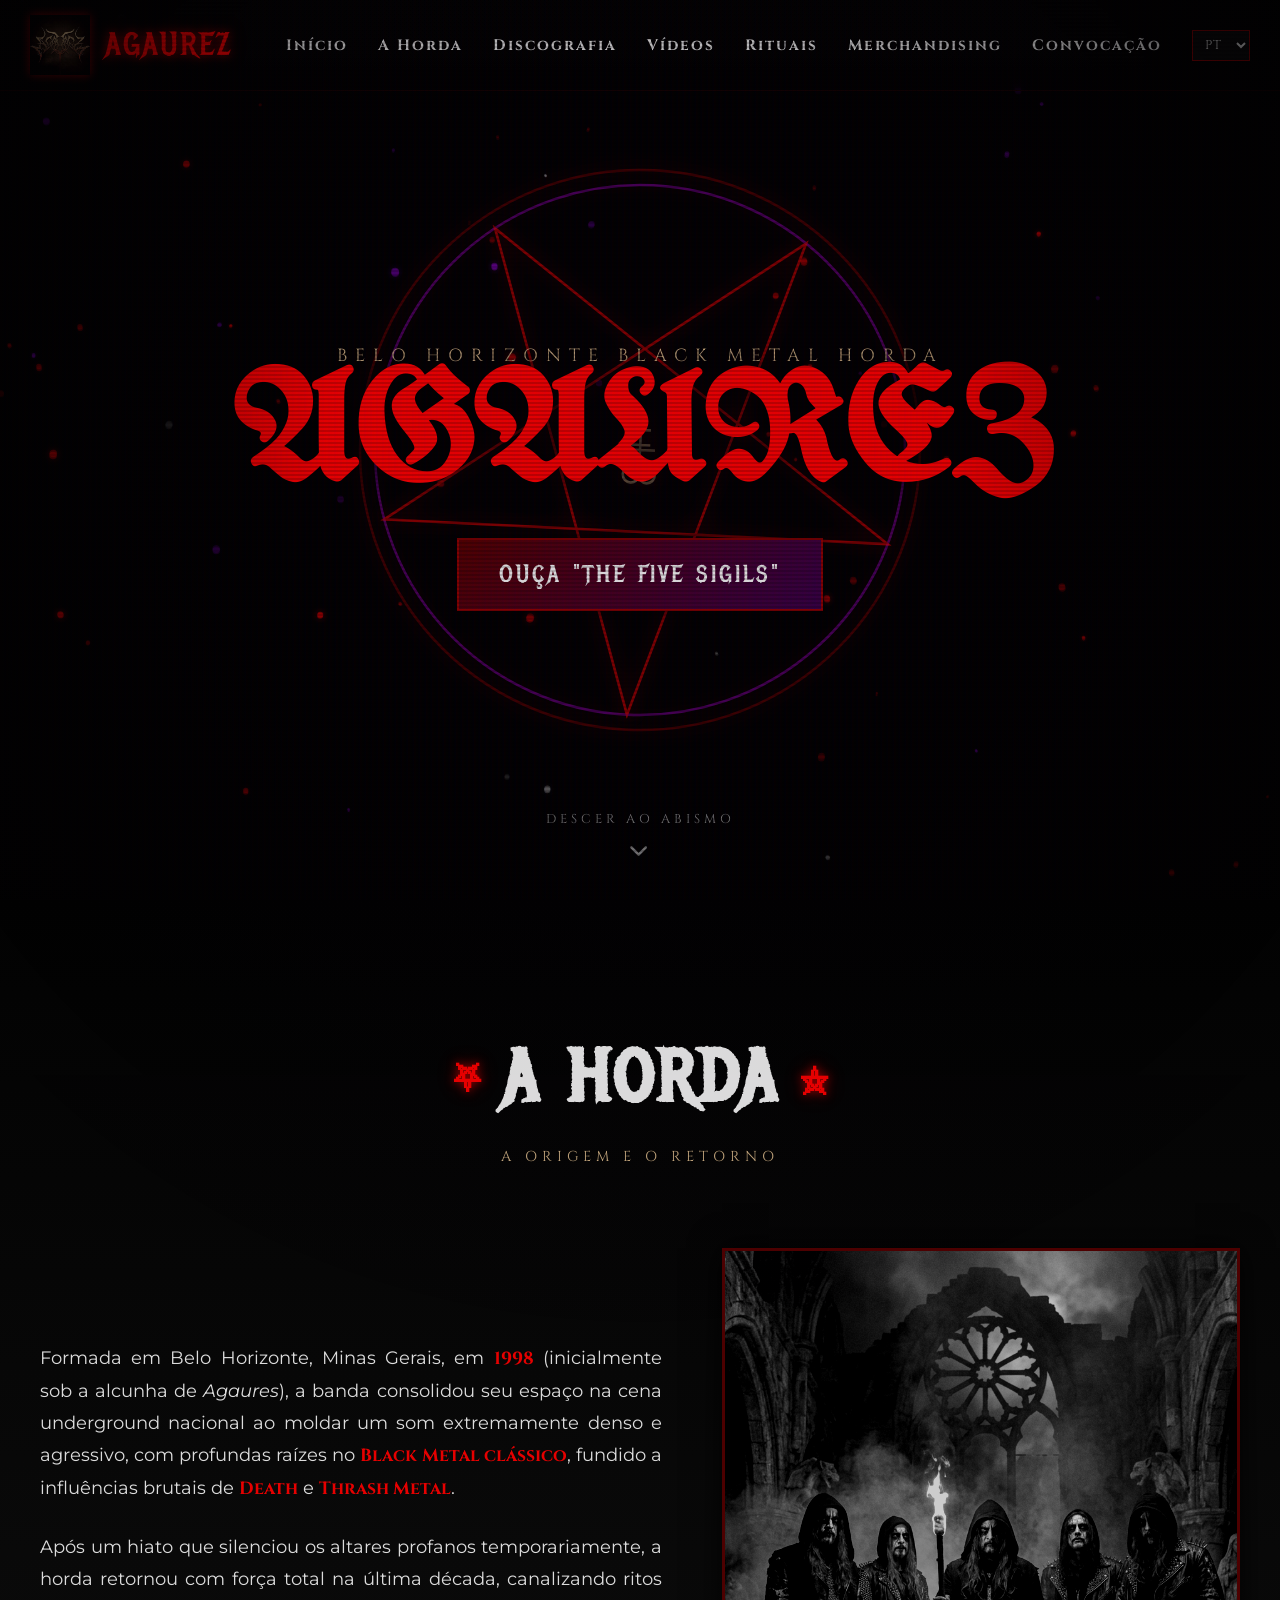
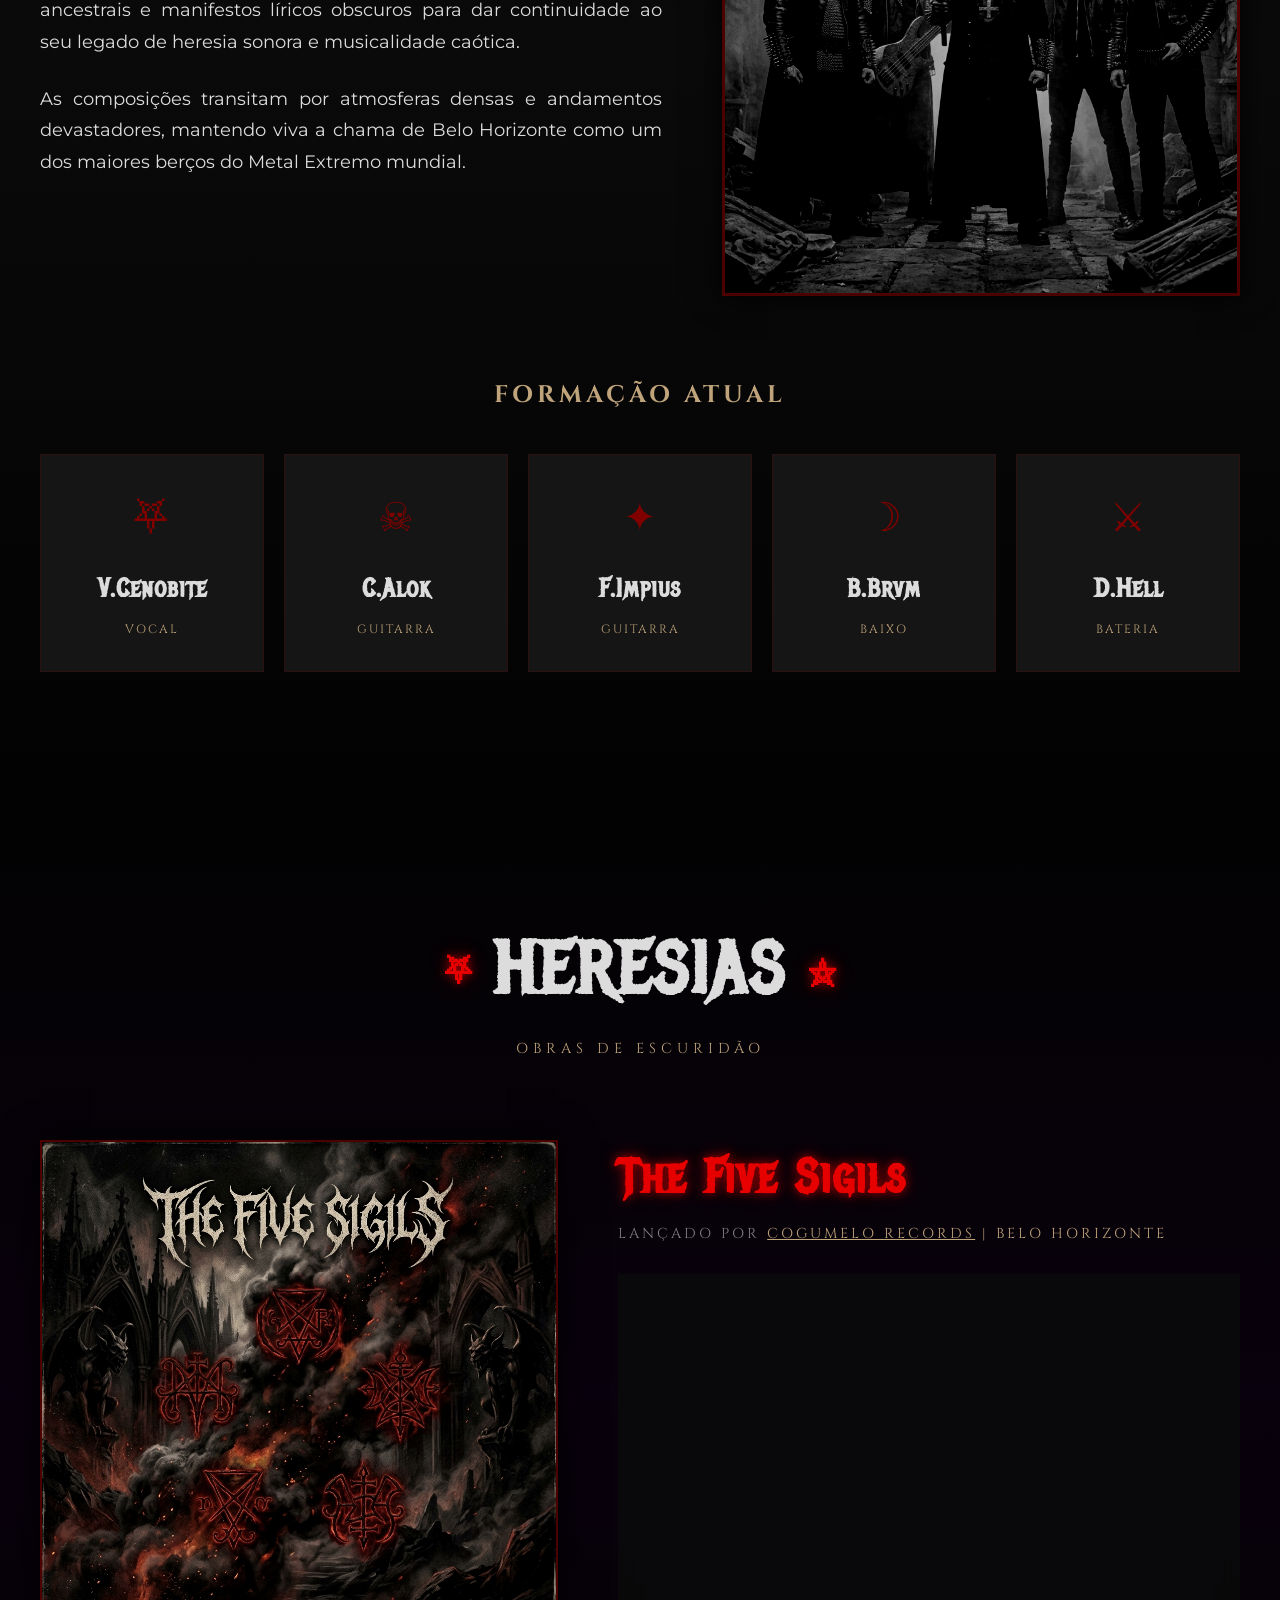
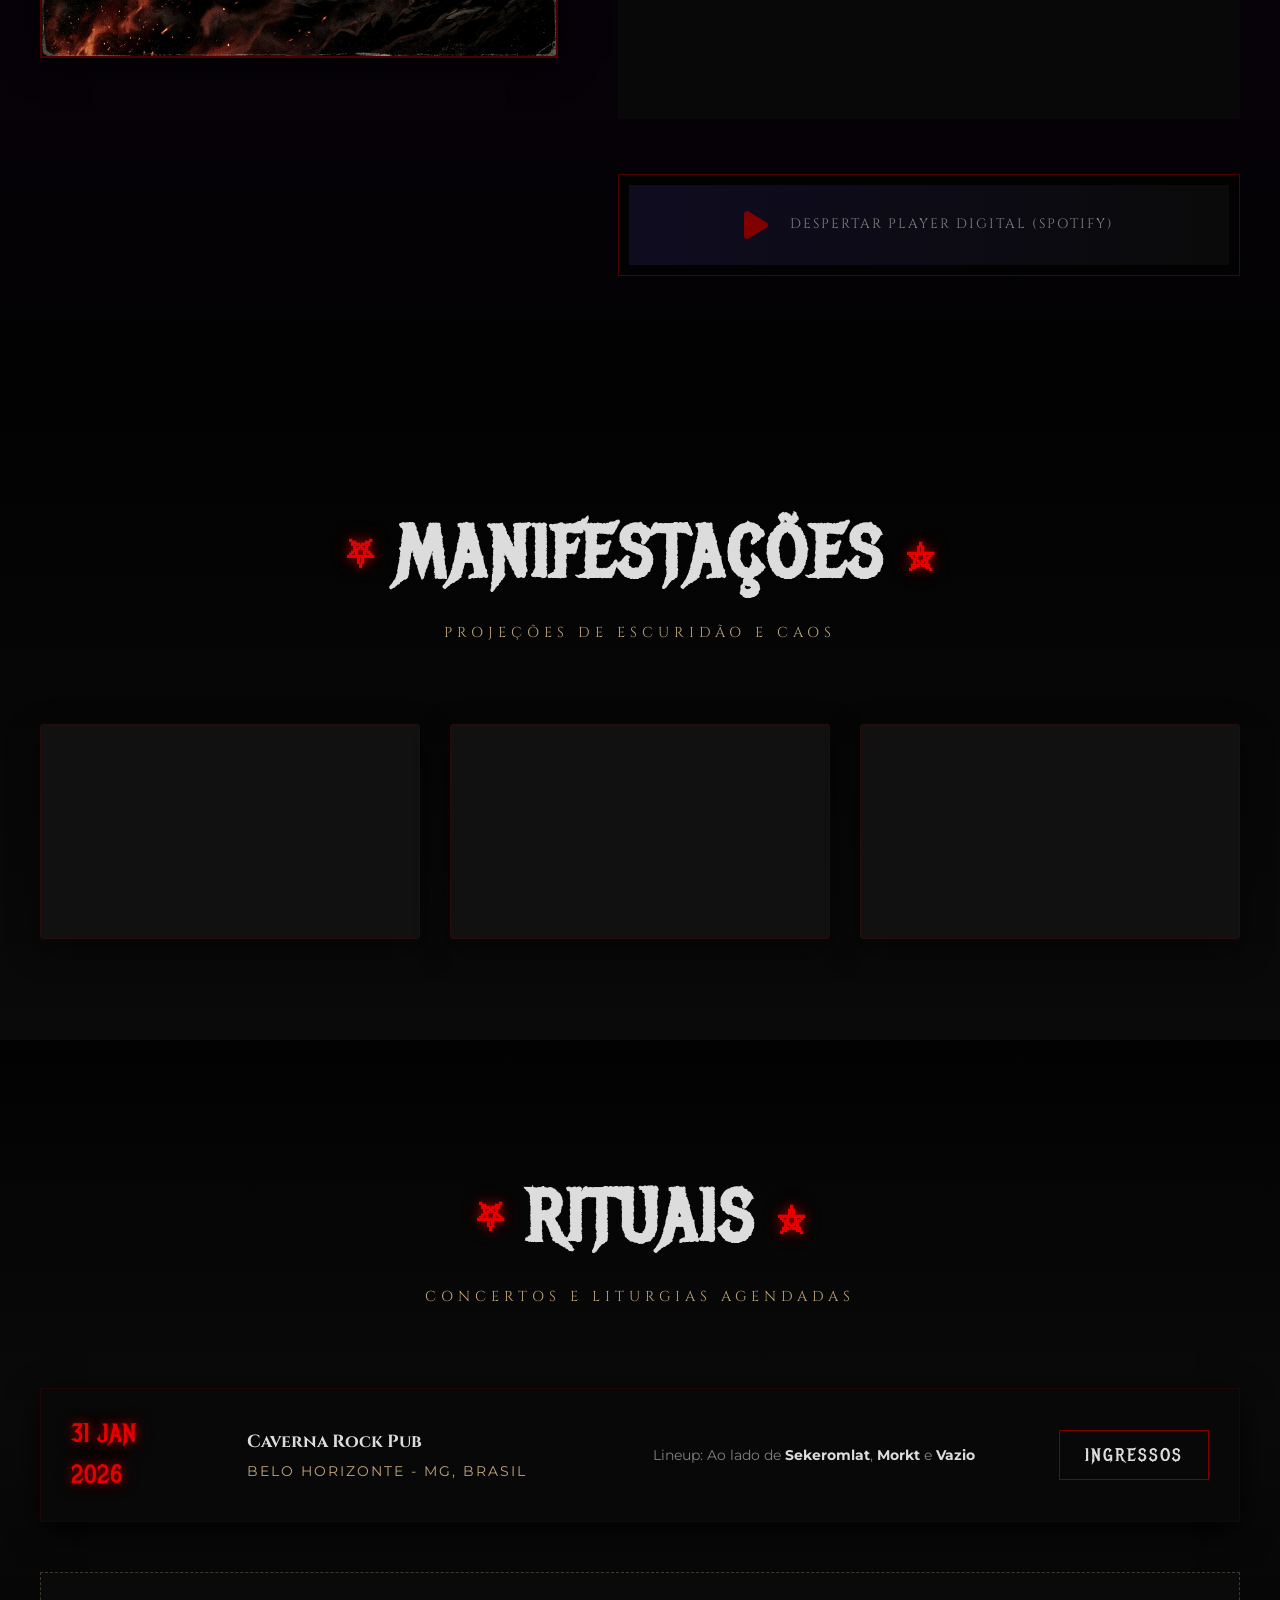
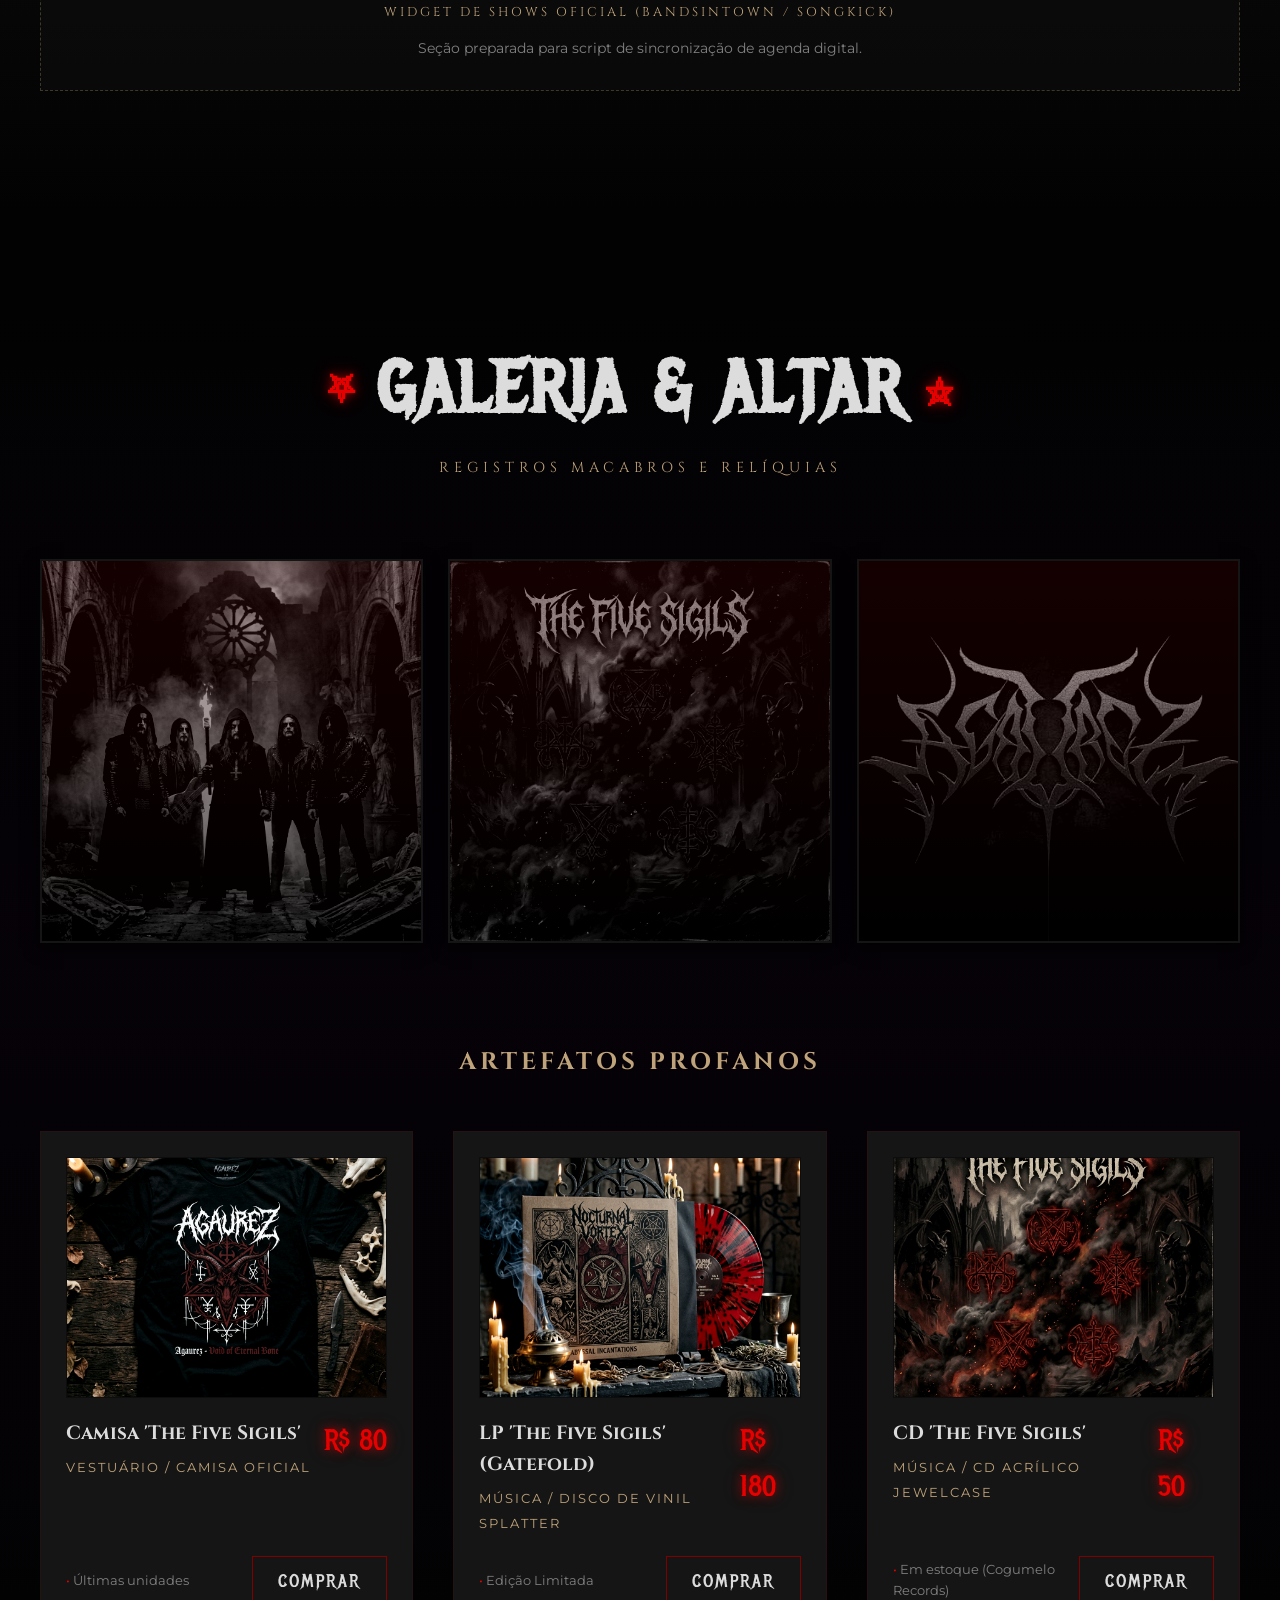
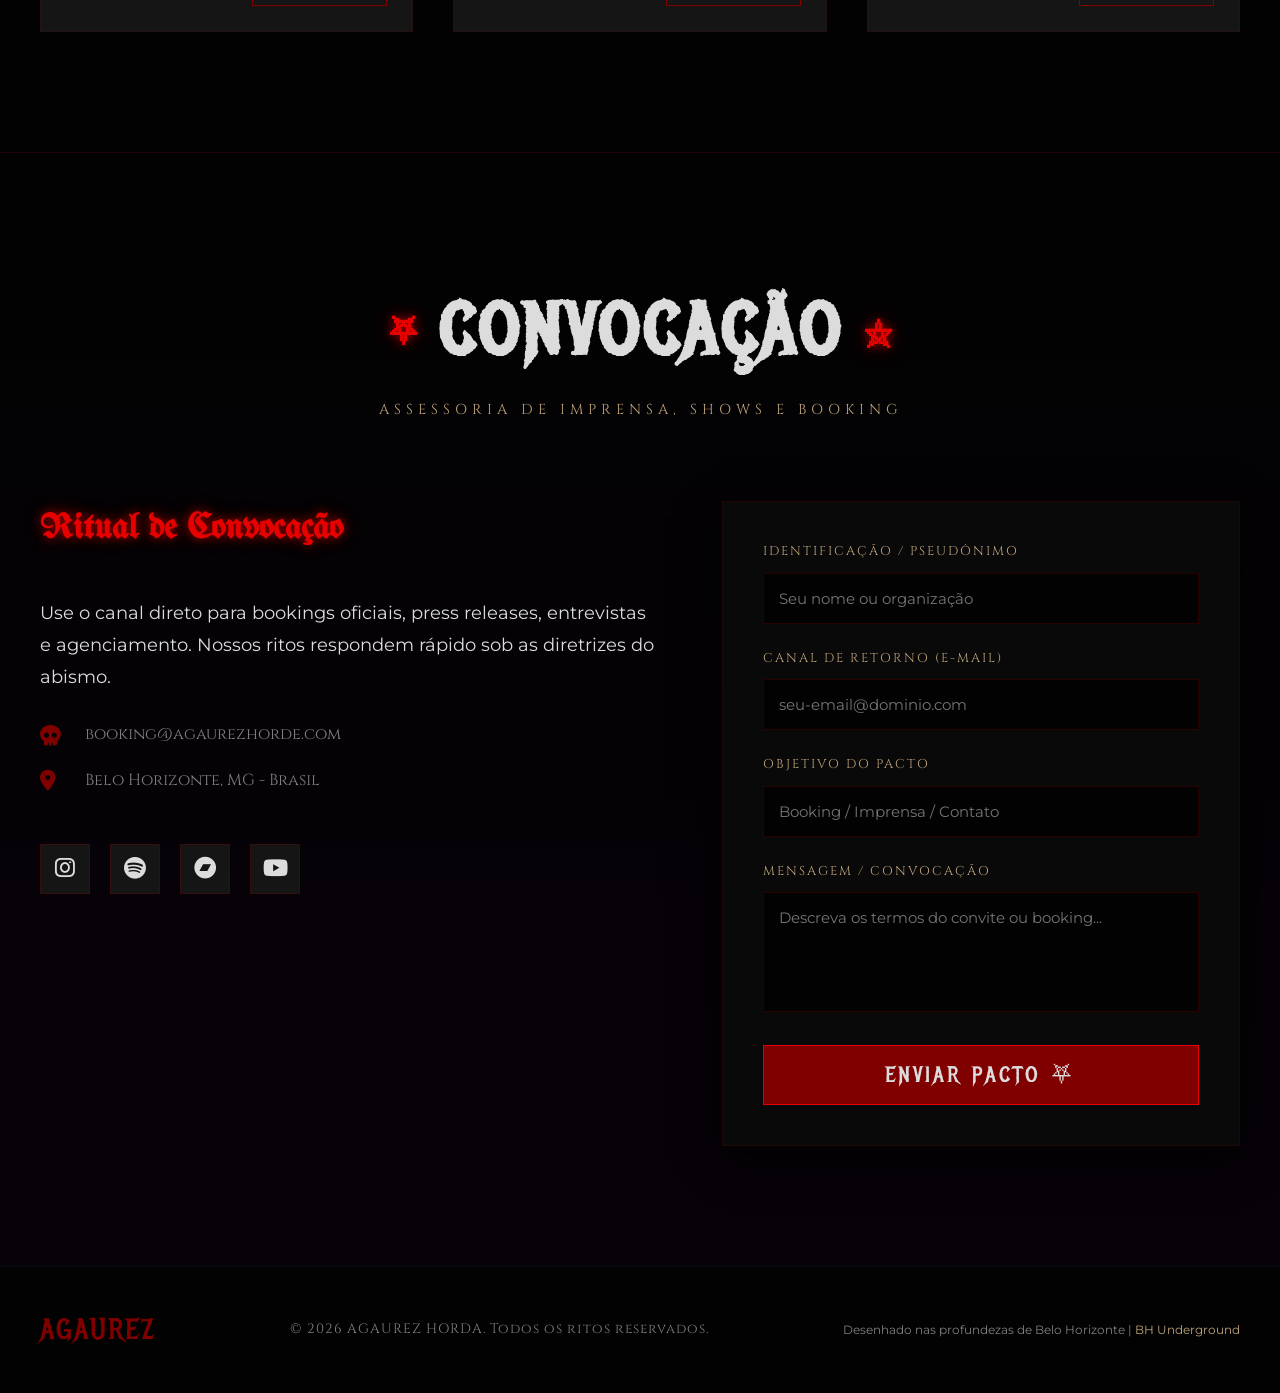
==== index.html @ 386728af "initial commit" ====
<!DOCTYPE html>
<html lang="pt-BR">
<head>
    <meta charset="UTF-8">
    <meta name="viewport" content="width=device-width, initial-scale=1.0">
    <meta name="description" content="Site Oficial da horda de Black Metal Agaurez de Belo Horizonte - MG. Ouça o álbum 'The Five Sigils', confira rituais (shows), galeria e merchandising.">
    <title>AGAUREZ | Website Oficial | Black Metal</title>
    
    <!-- FontAwesome for Occult & Gothic Icons -->
    <link rel="stylesheet" href="https://cdnjs.cloudflare.com/ajax/libs/font-awesome/6.4.0/css/all.min.css">
    
    <!-- Main Style Sheet -->
    <link rel="stylesheet" href="style.css">
</head>
<body>

    <!-- Ambient VHS Scanlines & Noise Overlay for Extreme Dark Aesthetic -->
    <div class="ambient-overlay"></div>

    <!-- Navigation Header -->
    <header>
        <div class="nav-container">
            <a href="#hero" class="nav-logo" id="logo-link">
                <!-- INSERIR_LOGO_VETORIAL_OU_GIF_AQUI -->
                <img src="assets/arz%20logo%20fs%20images.jpg" alt="Agaurez Logo" id="header-logo-img">
                <span>AGAUREZ</span>
            </a>
            
            <div class="nav-right">
                <ul class="nav-menu">
                    <li><a href="#hero" data-i18n="nav-home">Início</a></li>
                    <li><a href="#about" data-i18n="nav-about">A Horda</a></li>
                    <li><a href="#music" data-i18n="nav-music">Discografia</a></li>
                    <li><a href="#videos" data-i18n="nav-videos">Vídeos</a></li>
                    <li><a href="#tour" data-i18n="nav-tour">Rituais</a></li>
                    <li><a href="#gallery-merch" data-i18n="nav-merch">Merchandising</a></li>
                    <li><a href="#contact" data-i18n="nav-contact">Convocação</a></li>
                </ul>
                
                <!-- Language Selector Dropdown -->
                <div class="lang-selector-container">
                    <select id="lang-select" class="lang-select" aria-label="Language Selector">
                        <option value="pt">PT</option>
                        <option value="en">EN</option>
                        <option value="fr">FR</option>
                        <option value="de">DE</option>
                        <option value="ja">JA</option>
                        <option value="es">ES</option>
                        <option value="it">IT</option>
                        <option value="zh">ZH</option>
                    </select>
                </div>
            </div>
            
            <button class="mobile-toggle" id="mobile-toggle" aria-label="Abrir Menu">
                <i class="fas fa-bars"></i>
            </button>
        </div>
    </header>

    <!-- SECTION 1: HERO SECTION -->
    <section id="hero">
        <!-- Occult rotating canvas & particle generator (JavaScript animated) -->
        <canvas id="canvas-background"></canvas>
        
        <div class="hero-content">
            <span class="hero-sub" data-i18n="hero-subtitle">Belo Horizonte Black Metal Horda</span>
            <!-- Gothic typography title -->
            <h1 class="hero-title">AGAUREZ</h1>
            
            <!-- Call to action button with hover glow & scaling -->
            <a href="#music" class="btn-cta" data-i18n="hero-cta">Ouça "The Five Sigils"</a>
        </div>
        
        <a href="#about" class="scroll-indicator">
            <span data-i18n="hero-scroll">Descer ao Abismo</span>
            <i class="fas fa-chevron-down"></i>
        </a>
    </section>

    <!-- SECTION 2: ABOUT / BIO SECTION -->
    <section id="about" class="fade-in-up">
        <div class="container">
            <div class="section-header">
                <h2 class="section-title" data-i18n="about-title">A Horda</h2>
                <p class="section-subtitle" data-i18n="about-subtitle">A Origem e o Retorno</p>
            </div>
            
            <div class="about-content">
                <div class="about-text">
                    <p data-i18n="about-p1">Formada em Belo Horizonte, Minas Gerais, em <strong>1998</strong> (inicialmente sob a alcunha de <em>Agaures</em>), a banda consolidou seu espaço na cena underground nacional ao moldar um som extremamente denso e agressivo, com profundas raízes no <strong>Black Metal clássico</strong>, fundido a influências brutais de <strong>Death</strong> e <strong>Thrash Metal</strong>.</p>
                    
                    <p data-i18n="about-p2">Após um hiato que silenciou os altares profanos temporariamente, a horda retornou com força total na última década, canalizando ritos ancestrais e manifestos líricos obscuros para dar continuidade ao seu legado de heresia sonora e musicalidade caótica.</p>
                    
                    <p data-i18n="about-p3">As composições transitam por atmosferas densas e andamentos devastadores, mantendo viva a chama de Belo Horizonte como um dos maiores berços do Metal Extremo mundial.</p>
                </div>
                
                <!-- Band Photo Container -->
                <div class="about-image-wrapper">
                    <!-- INSERIR_GIF_OU_FOTO_ESTILIZADA_DA_BANDA_AQUI -->
                    <img src="assets/band_members.png" alt="Agaurez Band Members" class="about-image">
                </div>
            </div>

            <!-- Current Lineup -->
            <div class="members-container">
                <h3 class="members-title" data-i18n="about-lineup">Formação Atual</h3>
                <div class="members-grid">
                    
                    <!-- Member 1 -->
                    <div class="member-card">
                        <div class="member-sigil">⛧</div>
                        <h4 class="member-name">V.Cenobite</h4>
                        <span class="member-role" data-i18n="role-vocals">Vocal</span>
                    </div>

                    <!-- Member 2 -->
                    <div class="member-card">
                        <div class="member-sigil">☠</div>
                        <h4 class="member-name">C.Alok</h4>
                        <span class="member-role" data-i18n="role-guitar">Guitarra</span>
                    </div>

                    <!-- Member 3 -->
                    <div class="member-card">
                        <div class="member-sigil">✦</div>
                        <h4 class="member-name">F.Impius</h4>
                        <span class="member-role" data-i18n="role-guitar">Guitarra</span>
                    </div>

                    <!-- Member 4 -->
                    <div class="member-card">
                        <div class="member-sigil">☽</div>
                        <h4 class="member-name">B.Brvm</h4>
                        <span class="member-role" data-i18n="role-bass">Baixo</span>
                    </div>

                    <!-- Member 5 -->
                    <div class="member-card">
                        <div class="member-sigil">⚔</div>
                        <h4 class="member-name">D.Hell</h4>
                        <span class="member-role" data-i18n="role-drums">Bateria</span>
                    </div>

                </div>
            </div>
        </div>
    </section>

    <!-- SECTION 3: MUSIC / DISCOGRAPHY SECTION -->
    <section id="music" class="fade-in-up">
        <div class="container">
            <div class="section-header">
                <h2 class="section-title" data-i18n="music-title">Heresias</h2>
                <p class="section-subtitle" data-i18n="music-subtitle">Obras de Escuridão</p>
            </div>
            
            <div class="album-featured">
                <!-- Album Art Image -->
                <div class="album-art-wrapper">
                    <!-- INSERIR_IMAGEM_DE_CAPA_DE_ALBUM_AQUI -->
                    <img src="assets/album_five_sigils.png" alt="Álbum The Five Sigils - Cover Art" class="album-art">
                </div>
                
                <div class="album-details">
                    <div class="album-title-group">
                        <h3>The Five Sigils</h3>
                        <div class="album-meta"><span data-i18n="music-released">Lançado por </span><span><a href="https://www.cogumelorecords.com/product-page/agaurez-cd-five-sigils" target="_blank" rel="noopener noreferrer" style="color: var(--color-gold-decay); text-decoration: underline;">Cogumelo Records</a></span> | Belo Horizonte</div>
                    </div>
                    
                    <!-- Tracklist Grid -->
                    <div class="tracklist-container">
                        <ul class="tracklist">
                            <li class="track-item">
                                <div class="track-info">
                                    <span class="track-num">I</span>
                                    <span class="track-name">Intro (The Awakening)</span>
                                </div>
                                <span class="track-duration">01:45</span>
                            </li>
                            <li class="track-item">
                                <div class="track-info">
                                    <span class="track-num">II</span>
                                    <span class="track-name">The Will To Power</span>
                                </div>
                                <span class="track-duration">04:12</span>
                            </li>
                            <li class="track-item">
                                <div class="track-info">
                                    <span class="track-num">III</span>
                                    <span class="track-name">A Diabolical Manifesto</span>
                                </div>
                                <span class="track-duration">05:30</span>
                            </li>
                            <li class="track-item">
                                <div class="track-info">
                                    <span class="track-num">IV</span>
                                    <span class="track-name">Carcosa</span>
                                </div>
                                <span class="track-duration">04:48</span>
                            </li>
                            <li class="track-item">
                                <div class="track-info">
                                    <span class="track-num">V</span>
                                    <span class="track-name">Serpents</span>
                                </div>
                                <span class="track-duration">06:02</span>
                            </li>
                            <li class="track-item">
                                <div class="track-info">
                                    <span class="track-num">VI</span>
                                    <span class="track-name">Spiteful Catharsis</span>
                                </div>
                                <span class="track-duration">05:15</span>
                            </li>
                            <li class="track-item">
                                <div class="track-info">
                                    <span class="track-num">VII</span>
                                    <span class="track-name">Outro (Misanthropic Moonlight)</span>
                                </div>
                                <span class="track-duration">02:10</span>
                            </li>
                        </ul>
                    </div>
                    
                    <!-- Dynamic Embed Container for Spotify/SoundCloud (Ready for production keys) -->
                    <div id="spotify-player-container" class="player-container">
                        <!-- Clickable placeholder that mounts the Spotify iframe via script.js -->
                        <div id="player-placeholder" class="player-placeholder">
                            <i class="fas fa-play"></i>
                            <span data-i18n="music-player">DESPERTAR PLAYER DIGITAL (SPOTIFY)</span>
                        </div>
                    </div>
                </div>
            </div>
        </div>
    </section>

    <!-- SECTION 3.5: AUDIOVISUAL VIDEOS SECTION -->
    <section id="videos" class="fade-in-up">
        <div class="container">
            <div class="section-header">
                <h2 class="section-title" data-i18n="videos-title">Manifestações</h2>
                <p class="section-subtitle" data-i18n="videos-subtitle">Projeções de Escuridão e Caos</p>
            </div>
            
            <div class="videos-grid">
                <div class="video-card">
                    <div class="video-wrapper">
                        <iframe src="https://www.youtube.com/embed/Zs6irHHLv7U" title="Agaurez - Rito 1" frameborder="0" allow="accelerometer; autoplay; clipboard-write; encrypted-media; gyroscope; picture-in-picture; web-share" allowfullscreen></iframe>
                    </div>
                </div>
                <div class="video-card">
                    <div class="video-wrapper">
                        <iframe src="https://www.youtube.com/embed/LJh_i8npyEc" title="Agaurez - Rito 2" frameborder="0" allow="accelerometer; autoplay; clipboard-write; encrypted-media; gyroscope; picture-in-picture; web-share" allowfullscreen></iframe>
                    </div>
                </div>
                <div class="video-card">
                    <div class="video-wrapper">
                        <iframe src="https://www.youtube.com/embed/7XBa9xfx9bM" title="Agaurez - Rito 3" frameborder="0" allow="accelerometer; autoplay; clipboard-write; encrypted-media; gyroscope; picture-in-picture; web-share" allowfullscreen></iframe>
                    </div>
                </div>
            </div>
        </div>
    </section>

    <!-- SECTION 4: SHOWS / RITUALS (TOUR) -->
    <section id="tour" class="fade-in-up">
        <div class="container">
            <div class="section-header">
                <h2 class="section-title" data-i18n="tour-title">Rituais</h2>
                <p class="section-subtitle" data-i18n="tour-subtitle">Concertos e Liturgias Agendadas</p>
            </div>
            
            <table class="tour-table">
                <tbody>
                    <!-- Highlighted Show -->
                    <tr class="tour-row">
                        <td class="tour-cell tour-date">31 JAN 2026</td>
                        <td class="tour-cell tour-venue-city">
                            <div class="tour-venue">Caverna Rock Pub</div>
                            <div class="tour-city">Belo Horizonte - MG, Brasil</div>
                        </td>
                        <td class="tour-cell tour-lineup" data-i18n="tour-lineup">
                            Lineup: Ao lado de <strong>Sekeromlat</strong>, <strong>Morkt</strong> e <strong>Vazio</strong>
                        </td>
                        <td class="tour-cell tour-action">
                            <a href="https://bandcamp.com" target="_blank" rel="noopener noreferrer" class="btn-ticket" data-i18n="tour-ticket">Ingressos</a>
                        </td>
                    </tr>
                </tbody>
            </table>
            
            <!-- Reserved Block for Integration Widgets (Bandsintown / Songkick) -->
            <div class="widget-container">
                <div class="widget-title" data-i18n="tour-widget-title">Widget de Shows Oficial (Bandsintown / Songkick)</div>
                <div style="font-size: 0.85rem; color: var(--color-text-muted);" data-i18n="tour-widget-desc">
                    Seção preparada para script de sincronização de agenda digital.
                </div>
            </div>
        </div>
    </section>

    <!-- SECTION 5: GALLERY & MERCHANDISING -->
    <section id="gallery-merch" class="fade-in-up">
        <div class="container">
            <div class="section-header">
                <h2 class="section-title" data-i18n="gallery-title">Galeria & Altar</h2>
                <p class="section-subtitle" data-i18n="gallery-subtitle">Registros Macabros e Relíquias</p>
            </div>
            
            <!-- Photo Grid with glitch/hover effects -->
            <div class="gallery-grid">
                
                <div class="gallery-item">
                    <img src="assets/band_members.png" alt="Concerto Agaurez" class="gallery-img">
                    <div class="gallery-overlay">
                        <div class="gallery-title" data-i18n="gallery-item-1-title">A Horda Oculta</div>
                        <div class="gallery-category" data-i18n="gallery-item-1-cat">Retrato</div>
                    </div>
                </div>
                
                <div class="gallery-item">
                    <img src="assets/album_five_sigils.png" alt="Altars and Sigils" class="gallery-img">
                    <div class="gallery-overlay">
                        <div class="gallery-title">The Five Sigils</div>
                        <div class="gallery-category" data-i18n="gallery-item-2-cat">Arte Conceitual</div>
                    </div>
                </div>
                
                <div class="gallery-item">
                    <img src="assets/arz%20logo%20fs%20images.jpg" alt="Logotipo do Agaurez" class="gallery-img">
                    <div class="gallery-overlay">
                        <div class="gallery-title" data-i18n="gallery-item-3-title">O Culto do Sigilo</div>
                        <div class="gallery-category" data-i18n="gallery-item-3-cat">Símbolo</div>
                    </div>
                </div>

            </div>

            <!-- Merchandising -->
            <div class="merch-header">
                <h3 class="members-title" data-i18n="merch-title">Artefatos Profanos</h3>
            </div>
            
            <div class="merch-grid">
                
                <!-- Product 1: T-Shirt -->
                <div class="merch-card">
                    <div class="merch-img-container">
                        <!-- INSERIR_MOCKUP_DA_CAMISA_AQUI -->
                        <img src="assets/merch_tshirt.png" alt="Camisa Oficial Agaurez" class="merch-img">
                    </div>
                    <div class="merch-info">
                        <div class="merch-details">
                            <h4 data-i18n="merch-item-1-title">Camisa 'The Five Sigils'</h4>
                            <span class="merch-type" data-i18n="merch-item-1-type">Vestuário / Camisa Oficial</span>
                        </div>
                        <span class="merch-price">R$ 80</span>
                    </div>
                    <div class="merch-footer">
                        <span class="merch-stock" data-i18n="merch-item-1-stock">Últimas unidades</span>
                        <a href="https://bandcamp.com" target="_blank" rel="noopener noreferrer" class="btn-ticket" data-i18n="merch-buy">Comprar</a>
                    </div>
                </div>
                
                <!-- Product 2: Vinyl LP -->
                <div class="merch-card">
                    <div class="merch-img-container">
                        <!-- INSERIR_MOCKUP_DO_DISCO_DE_VINIL_AQUI -->
                        <img src="assets/merch_vinyl.png" alt="Vinil The Five Sigils Splatter" class="merch-img">
                    </div>
                    <div class="merch-info">
                        <div class="merch-details">
                            <h4>LP 'The Five Sigils' (Gatefold)</h4>
                            <span class="merch-type" data-i18n="merch-item-2-type">Música / Disco de Vinil Splatter</span>
                        </div>
                        <span class="merch-price">R$ 180</span>
                    </div>
                    <div class="merch-footer">
                        <span class="merch-stock" data-i18n="merch-item-2-stock">Edição Limitada</span>
                        <a href="https://bandcamp.com" target="_blank" rel="noopener noreferrer" class="btn-ticket" data-i18n="merch-buy">Comprar</a>
                    </div>
                </div>
                
                <!-- Product 3: CD Album -->
                <div class="merch-card">
                    <div class="merch-img-container">
                        <img src="assets/album_five_sigils.png" alt="CD The Five Sigils" class="merch-img">
                    </div>
                    <div class="merch-info">
                        <div class="merch-details">
                            <h4 data-i18n="merch-item-3-title">CD 'The Five Sigils'</h4>
                            <span class="merch-type" data-i18n="merch-item-3-type">Música / CD Acrílico Jewelcase</span>
                        </div>
                        <span class="merch-price">R$ 50</span>
                    </div>
                    <div class="merch-footer">
                        <span class="merch-stock" data-i18n="merch-item-3-stock">Em estoque (Cogumelo Records)</span>
                        <a href="https://www.cogumelorecords.com/product-page/agaurez-cd-five-sigils" target="_blank" rel="noopener noreferrer" class="btn-ticket" data-i18n="merch-buy">Comprar</a>
                    </div>
                </div>

            </div>
        </div>
    </section>

    <!-- SECTION 6: CONTACT & FOOTER -->
    <section id="contact" class="fade-in-up">
        <div class="container">
            <div class="section-header">
                <h2 class="section-title" data-i18n="contact-title">Convocação</h2>
                <p class="section-subtitle" data-i18n="contact-subtitle">Assessoria de Imprensa, Shows e Booking</p>
            </div>
            
            <div class="contact-layout">
                
                <!-- Info block -->
                <div class="contact-info-block">
                    <h3 class="booking-ritual" data-i18n="contact-headline">Ritual de Convocação</h3>
                    <p class="contact-intro" data-i18n="contact-intro">
                        Use o canal direto para bookings oficiais, press releases, entrevistas e agenciamento. 
                        Nossos ritos respondem rápido sob as diretrizes do abismo.
                    </p>
                    
                    <ul class="contact-details">
                        <li class="contact-item-detail">
                            <i class="fas fa-skull"></i>
                            <span>booking@agaurezhorde.com</span>
                        </li>
                        <li class="contact-item-detail">
                            <i class="fas fa-location-dot"></i>
                            <span data-i18n="contact-detail-loc">Belo Horizonte, MG - Brasil</span>
                        </li>
                    </ul>
                    
                    <!-- Social icons with micro-animations -->
                    <div class="social-links">
                        <a href="https://instagram.com" target="_blank" rel="noopener noreferrer" class="social-icon" aria-label="Instagram">
                            <i class="fab fa-instagram"></i>
                        </a>
                        <a href="https://spotify.com" target="_blank" rel="noopener noreferrer" class="social-icon" aria-label="Spotify">
                            <i class="fab fa-spotify"></i>
                        </a>
                        <a href="https://bandcamp.com" target="_blank" rel="noopener noreferrer" class="social-icon" aria-label="Bandcamp">
                            <i class="fab fa-bandcamp"></i>
                        </a>
                        <a href="https://youtube.com" target="_blank" rel="noopener noreferrer" class="social-icon" aria-label="YouTube">
                            <i class="fab fa-youtube"></i>
                        </a>
                    </div>
                </div>
                
                <!-- Contact Form -->
                <div class="contact-form-container">
                    <form id="ritual-booking-form">
                        
                        <div class="form-group">
                            <label for="name" class="form-label" data-i18n="form-label-name">Identificação / Pseudônimo</label>
                            <input type="text" id="name" class="form-control" placeholder="Seu nome ou organização" data-i18n="form-placeholder-name" required>
                        </div>
                        
                        <div class="form-group">
                            <label for="email" class="form-label" data-i18n="form-label-email">Canal de Retorno (E-mail)</label>
                            <input type="email" id="email" class="form-control" placeholder="seu-email@dominio.com" required>
                        </div>
                        
                        <div class="form-group">
                            <label for="subject" class="form-label" data-i18n="form-label-subject">Objetivo do Pacto</label>
                            <input type="text" id="subject" class="form-control" placeholder="Booking / Imprensa / Contato" data-i18n="form-placeholder-subject" required>
                        </div>
                        
                        <div class="form-group">
                            <label for="message" class="form-label" data-i18n="form-label-message">Mensagem / Convocação</label>
                            <textarea id="message" class="form-control" placeholder="Descreva os termos do convite ou booking..." data-i18n="form-placeholder-message" required></textarea>
                        </div>
                        
                        <button type="submit" class="btn-submit" data-i18n="form-submit">Enviar Pacto ⛧</button>
                    </form>
                </div>
                
            </div>
        </div>
    </section>

    <!-- FOOTER BOTTOM -->
    <footer>
        <div class="footer-content">
            <div class="footer-logo">AGAUREZ</div>
            <div class="footer-copy">&copy; 2026 AGAUREZ HORDA. Todos os ritos reservados.</div>
            <div class="footer-credits">
                Desenhado nas profundezas de Belo Horizonte | <a href="https://github.com" target="_blank" rel="noopener noreferrer">BH Underground</a>
            </div>
        </div>
    </footer>

    <!-- Main Client Script -->
    <script src="script.js"></script>
</body>
</html>
---- style.css ----
/* ==========================================================================
   AGAUREZ - Official Web Design (Black Metal)
   Core Stylesheet - Avant-garde, Occult, Satanic, Psychedelic Metal Theme
   ========================================================================== */

@import url('https://fonts.googleapis.com/css2?family=Cinzel:wght@400;700;900&family=Metal+Mania&family=Montserrat:wght@300;400;600&family=UnifrakturMaguntia&display=swap');

/* --- Custom Variables & Theme Tokens --- */
:root {
    --color-abyssal: #020202;
    --color-charcoal-dark: #0a0a0a;
    --color-charcoal-light: #151515;
    --color-blood-dark: #4d0000;
    --color-blood-medium: #800000;
    --color-blood-bright: #e60000;
    --color-psy-purple: #320040;
    --color-psy-purple-bright: #9d00c4;
    --color-gold-decay: #bfa37a;
    --color-text-light: #dcdcdc;
    --color-text-muted: #808080;
    
    --font-gothic: 'UnifrakturMaguntia', serif;
    --font-metal: 'Metal Mania', display;
    --font-display: 'Cinzel', serif;
    --font-body: 'Montserrat', sans-serif;
    
    --transition-slow: all 0.6s cubic-bezier(0.16, 1, 0.3, 1);
    --transition-fast: all 0.2s ease;
    
    --glow-blood: 0 0 10px rgba(230, 0, 0, 0.6), 0 0 20px rgba(230, 0, 0, 0.3);
    --glow-psy: 0 0 15px rgba(157, 0, 196, 0.5);
}

/* --- Reset & Base Settings --- */
* {
    box-sizing: border-box;
    margin: 0;
    padding: 0;
    scrollbar-width: thin;
    scrollbar-color: var(--color-blood-medium) var(--color-abyssal);
}

html {
    scroll-behavior: smooth;
    background-color: var(--color-abyssal);
    color: var(--color-text-light);
    font-family: var(--font-body);
    overflow-x: hidden;
}

body {
    min-height: 100vh;
    line-height: 1.6;
    background-color: var(--color-abyssal);
    position: relative;
}

/* Custom Scrollbar for Chrome/Safari/Edge */
::-webkit-scrollbar {
    width: 8px;
}
::-webkit-scrollbar-track {
    background: var(--color-abyssal);
}
::-webkit-scrollbar-thumb {
    background: var(--color-blood-medium);
    border-radius: 4px;
}
::-webkit-scrollbar-thumb:hover {
    background: var(--color-blood-bright);
    box-shadow: var(--glow-blood);
}

/* --- Atmospheric Overlay (Scanlines & Noise) --- */
.ambient-overlay {
    position: fixed;
    top: 0;
    left: 0;
    width: 100vw;
    height: 100vh;
    z-index: 999;
    pointer-events: none;
    background: 
        radial-gradient(circle, transparent 40%, rgba(2,2,2,0.85) 90%),
        linear-gradient(rgba(18, 16, 16, 0) 50%, rgba(0, 0, 0, 0.25) 50%), 
        linear-gradient(90deg, rgba(255, 0, 0, 0.03), rgba(0, 255, 0, 0.01), rgba(0, 0, 255, 0.03));
    background-size: 100% 100%, 100% 4px, 6px 100%;
    opacity: 0.7;
}

/* Psychedelic fog pulses */
.ambient-overlay::before {
    content: '';
    position: absolute;
    top: -50%;
    left: -50%;
    width: 200%;
    height: 200%;
    background: radial-gradient(circle, rgba(97, 0, 122, 0.04) 0%, transparent 60%);
    animation: psy-fog 25s infinite alternate ease-in-out;
    pointer-events: none;
}

@keyframes psy-fog {
    0% { transform: scale(1) translate(0, 0) rotate(0deg); }
    50% { transform: scale(1.1) translate(3%, -5%) rotate(180deg); }
    100% { transform: scale(0.9) translate(-3%, 5%) rotate(360deg); }
}

/* --- Navigation --- */
header {
    position: fixed;
    top: 0;
    left: 0;
    width: 100%;
    z-index: 100;
    background: linear-gradient(to bottom, rgba(2,2,2,0.95) 60%, rgba(2,2,2,0));
    backdrop-filter: blur(5px);
    border-bottom: 1px solid rgba(128, 0, 0, 0.15);
    transition: var(--transition-slow);
}

header.scrolled {
    padding: 5px 0;
    background: rgba(2, 2, 2, 0.98);
    border-bottom: 1px solid rgba(230, 0, 0, 0.3);
    box-shadow: 0 5px 25px rgba(0, 0, 0, 0.9);
}

.nav-container {
    max-width: 1400px;
    margin: 0 auto;
    display: flex;
    justify-content: space-between;
    align-items: center;
    padding: 15px 30px;
}

.nav-logo {
    display: flex;
    align-items: center;
    gap: 15px;
    text-decoration: none;
}

.nav-logo img {
    height: 60px;
    filter: drop-shadow(0 0 5px rgba(230, 0, 0, 0.5));
    transition: var(--transition-fast);
}

.nav-logo img:hover {
    transform: scale(1.05) rotate(-3deg);
    filter: drop-shadow(0 0 8px rgba(157, 0, 196, 0.8));
}

.nav-logo span {
    font-family: var(--font-metal);
    font-size: 2rem;
    color: var(--color-blood-bright);
    letter-spacing: 2px;
    text-shadow: var(--glow-blood);
}

.nav-menu {
    display: flex;
    list-style: none;
    gap: 30px;
}

.nav-menu a {
    text-decoration: none;
    color: var(--color-text-light);
    font-family: var(--font-display);
    font-size: 0.95rem;
    font-weight: 700;
    letter-spacing: 2px;
    transition: var(--transition-fast);
    position: relative;
    padding: 5px 0;
}

.nav-menu a::after {
    content: '';
    position: absolute;
    bottom: 0;
    left: 0;
    width: 0;
    height: 2px;
    background-color: var(--color-blood-bright);
    box-shadow: var(--glow-blood);
    transition: var(--transition-fast);
}

.nav-menu a:hover {
    color: var(--color-blood-bright);
    text-shadow: var(--glow-blood);
}

.nav-menu a:hover::after {
    width: 100%;
}

.nav-right {
    display: flex;
    align-items: center;
    gap: 30px;
}

.lang-selector-container {
    display: flex;
    align-items: center;
}

.lang-select {
    background: var(--color-charcoal-dark);
    border: 1px solid var(--color-blood-medium);
    color: var(--color-text-light);
    font-family: var(--font-display);
    font-size: 0.8rem;
    padding: 5px 8px;
    cursor: pointer;
    letter-spacing: 1px;
    transition: var(--transition-fast);
    outline: none;
}

.lang-select:focus, .lang-select:hover {
    border-color: var(--color-blood-bright);
    box-shadow: var(--glow-blood);
    color: #fff;
}

.mobile-toggle {
    display: none;
    background: none;
    border: none;
    color: var(--color-text-light);
    font-size: 1.8rem;
    cursor: pointer;
    transition: var(--transition-fast);
}

.mobile-toggle:hover {
    color: var(--color-blood-bright);
}

/* --- Hero Section --- */
#hero {
    height: 100vh;
    display: flex;
    flex-direction: column;
    justify-content: center;
    align-items: center;
    position: relative;
    overflow: hidden;
    text-align: center;
    padding: 0 20px;
}

#canvas-background {
    position: absolute;
    top: 0;
    left: 0;
    width: 100%;
    height: 100%;
    z-index: 1;
    pointer-events: none;
}

.hero-content {
    position: relative;
    z-index: 2;
    max-width: 900px;
    margin-top: 60px;
}

.hero-sub {
    font-family: var(--font-display);
    letter-spacing: 8px;
    text-transform: uppercase;
    font-size: 1.1rem;
    color: var(--color-gold-decay);
    margin-bottom: 20px;
    animation: fade-glow 3s infinite alternate;
}

@keyframes fade-glow {
    0% { opacity: 0.6; text-shadow: 0 0 2px rgba(191, 163, 122, 0.3); }
    100% { opacity: 1; text-shadow: 0 0 10px rgba(191, 163, 122, 0.7); }
}

.hero-title {
    font-family: var(--font-gothic);
    font-size: clamp(4.5rem, 12vw, 10rem);
    line-height: 0.9;
    color: var(--color-blood-bright);
    text-transform: uppercase;
    margin-bottom: 30px;
    letter-spacing: -2px;
    filter: drop-shadow(0 0 15px rgba(2, 2, 2, 0.9));
    animation: title-blood 5s infinite ease-in-out;
}

@keyframes title-blood {
    0%, 100% {
        text-shadow: 0 0 10px rgba(128, 0, 0, 0.8), 0 0 20px rgba(77, 0, 0, 0.6);
        transform: scale(1);
    }
    50% {
        text-shadow: 0 0 20px rgba(230, 0, 0, 0.9), 0 0 40px rgba(157, 0, 196, 0.8);
        transform: scale(1.02) rotate(-0.5deg);
    }
}

.btn-cta {
    display: inline-block;
    padding: 15px 40px;
    font-family: var(--font-metal);
    font-size: 1.5rem;
    color: var(--color-text-light);
    background: linear-gradient(135deg, var(--color-blood-dark), var(--color-psy-purple));
    border: 2px solid var(--color-blood-medium);
    border-radius: 0;
    text-decoration: none;
    text-transform: uppercase;
    letter-spacing: 3px;
    cursor: pointer;
    position: relative;
    overflow: hidden;
    box-shadow: 0 0 15px rgba(0, 0, 0, 0.8);
    transition: var(--transition-slow);
}

.btn-cta::before {
    content: '';
    position: absolute;
    top: 0;
    left: -100%;
    width: 100%;
    height: 100%;
    background: linear-gradient(90deg, transparent, rgba(230, 0, 0, 0.4), transparent);
    transition: 0.5s;
}

.btn-cta:hover::before {
    left: 100%;
}

.btn-cta:hover {
    color: #fff;
    border-color: var(--color-blood-bright);
    box-shadow: var(--glow-blood), var(--glow-psy);
    transform: translateY(-3px) scale(1.05);
    background: linear-gradient(135deg, var(--color-blood-medium), var(--color-psy-purple-bright));
}

.btn-cta:active {
    transform: translateY(1px);
}

.scroll-indicator {
    position: absolute;
    bottom: 40px;
    left: 50%;
    transform: translateX(-50%);
    z-index: 2;
    color: var(--color-text-muted);
    text-decoration: none;
    font-family: var(--font-display);
    font-size: 0.8rem;
    letter-spacing: 4px;
    text-transform: uppercase;
    display: flex;
    flex-direction: column;
    align-items: center;
    gap: 10px;
    transition: var(--transition-fast);
}

.scroll-indicator:hover {
    color: var(--color-blood-bright);
    text-shadow: var(--glow-blood);
}

.scroll-indicator i {
    font-size: 1.2rem;
    animation: bounce 2s infinite;
}

@keyframes bounce {
    0%, 20%, 50%, 80%, 100% { transform: translateY(0); }
    40% { transform: translateY(-10px); }
    60% { transform: translateY(-5px); }
}

/* --- Section Layout --- */
section {
    padding: 120px 20px;
    position: relative;
    background-color: var(--color-abyssal);
    overflow: hidden;
}

section::after {
    content: '';
    position: absolute;
    left: 0;
    right: 0;
    height: 150px;
    pointer-events: none;
    z-index: 3;
}

section.fade-in-up {
    opacity: 0;
    transform: translateY(50px);
    transition: opacity 1s ease-out, transform 1s ease-out;
}

section.fade-in-up.appear {
    opacity: 1;
    transform: translateY(0);
}

.section-bg-effect {
    position: absolute;
    top: 0;
    left: 0;
    width: 100%;
    height: 100%;
    background-size: cover;
    background-position: center;
    opacity: 0.05;
    mix-blend-mode: color-dodge;
    pointer-events: none;
    z-index: 0;
}

.container {
    max-width: 1200px;
    margin: 0 auto;
    position: relative;
    z-index: 2;
}

.section-header {
    text-align: center;
    margin-bottom: 80px;
    position: relative;
}

.section-title {
    font-family: var(--font-metal);
    font-size: clamp(2.5rem, 6vw, 4.5rem);
    color: var(--color-text-light);
    letter-spacing: 3px;
    text-transform: uppercase;
    position: relative;
    display: inline-block;
}

.section-title::before, .section-title::after {
    content: '⛧';
    margin: 0 15px;
    color: var(--color-blood-bright);
    text-shadow: var(--glow-blood);
    font-size: 2rem;
    vertical-align: middle;
}

.section-title::after {
    transform: rotate(180deg);
    display: inline-block;
}

.section-subtitle {
    font-family: var(--font-display);
    font-size: 0.9rem;
    color: var(--color-gold-decay);
    letter-spacing: 5px;
    text-transform: uppercase;
    margin-top: 10px;
}

/* --- About Section --- */
#about {
    background: linear-gradient(180deg, var(--color-abyssal) 0%, var(--color-charcoal-dark) 50%, var(--color-abyssal) 100%);
}

.about-content {
    display: grid;
    grid-template-columns: 1.2fr 1fr;
    gap: 60px;
    align-items: center;
}

.about-text {
    font-size: 1.1rem;
    line-height: 1.8;
    color: var(--color-text-light);
    text-align: justify;
}

.about-text p {
    margin-bottom: 25px;
}

.about-text strong {
    color: var(--color-blood-bright);
    font-family: var(--font-display);
    font-weight: 700;
}

.about-image-wrapper {
    position: relative;
    border: 3px solid var(--color-blood-dark);
    box-shadow: 0 0 30px rgba(0, 0, 0, 0.9);
    overflow: hidden;
    aspect-ratio: 4/5;
    transition: var(--transition-slow);
}

.about-image-wrapper:hover {
    border-color: var(--color-blood-bright);
    box-shadow: var(--glow-blood), var(--glow-psy);
}

.about-image {
    width: 100%;
    height: 100%;
    object-fit: cover;
    filter: grayscale(100%) contrast(120%) brightness(80%);
    transition: var(--transition-slow);
}

.about-image-wrapper:hover .about-image {
    filter: grayscale(40%) contrast(130%) brightness(95%);
    transform: scale(1.05);
}

/* Band Members Grid */
.members-container {
    margin-top: 80px;
}

.members-title {
    font-family: var(--font-display);
    color: var(--color-gold-decay);
    text-align: center;
    font-size: 1.5rem;
    letter-spacing: 4px;
    text-transform: uppercase;
    margin-bottom: 40px;
}

.members-grid {
    display: grid;
    grid-template-columns: repeat(5, 1fr);
    gap: 20px;
}

.member-card {
    background: var(--color-charcoal-light);
    border: 1px solid rgba(128, 0, 0, 0.2);
    padding: 30px 20px;
    text-align: center;
    transition: var(--transition-slow);
    position: relative;
    overflow: hidden;
}

.member-card::before {
    content: '';
    position: absolute;
    top: 0;
    left: 0;
    width: 100%;
    height: 100%;
    background: radial-gradient(circle at center, rgba(157, 0, 196, 0.15) 0%, transparent 70%);
    opacity: 0;
    transition: var(--transition-slow);
}

.member-card:hover {
    transform: translateY(-10px);
    border-color: var(--color-blood-bright);
    box-shadow: var(--glow-blood);
}

.member-card:hover::before {
    opacity: 1;
}

.member-sigil {
    font-size: 2.5rem;
    color: var(--color-blood-medium);
    margin-bottom: 20px;
    transition: var(--transition-fast);
}

.member-card:hover .member-sigil {
    color: var(--color-blood-bright);
    transform: rotate(360deg);
    text-shadow: var(--glow-blood);
}

.member-name {
    font-family: var(--font-metal);
    font-size: 1.6rem;
    color: var(--color-text-light);
    letter-spacing: 1px;
    margin-bottom: 5px;
}

.member-role {
    font-family: var(--font-display);
    font-size: 0.75rem;
    color: var(--color-gold-decay);
    text-transform: uppercase;
    letter-spacing: 2px;
}

/* --- Discography Section --- */
#music {
    background: linear-gradient(180deg, var(--color-abyssal) 0%, rgba(20, 0, 30, 0.4) 50%, var(--color-abyssal) 100%);
}

.album-featured {
    display: grid;
    grid-template-columns: 1fr 1.2fr;
    gap: 60px;
    align-items: flex-start;
}

.album-art-wrapper {
    position: relative;
    border: 2px solid var(--color-blood-dark);
    box-shadow: 0 0 35px rgba(0, 0, 0, 0.95);
    aspect-ratio: 1/1;
    overflow: hidden;
    transition: var(--transition-slow);
}

.album-art-wrapper:hover {
    border-color: var(--color-blood-bright);
    box-shadow: var(--glow-blood), var(--glow-psy);
}

.album-art {
    width: 100%;
    height: 100%;
    object-fit: cover;
    filter: contrast(110%) saturate(80%);
    transition: var(--transition-slow);
}

.album-art-wrapper:hover .album-art {
    transform: scale(1.08) rotate(1deg);
}

.album-details {
    display: flex;
    flex-direction: column;
    gap: 30px;
}

.album-title-group h3 {
    font-family: var(--font-metal);
    font-size: 3rem;
    color: var(--color-blood-bright);
    letter-spacing: 2px;
    text-shadow: var(--glow-blood);
    margin-bottom: 5px;
}

.album-meta {
    font-family: var(--font-display);
    color: var(--color-gold-decay);
    font-size: 0.9rem;
    letter-spacing: 3px;
    text-transform: uppercase;
}

.album-meta span {
    color: var(--color-text-muted);
}

.tracklist-container {
    background: rgba(10, 10, 10, 0.8);
    border: 1px solid rgba(128, 0, 0, 0.15);
    padding: 30px;
    backdrop-filter: blur(10px);
}

.tracklist {
    list-style: none;
    display: flex;
    flex-direction: column;
    gap: 15px;
}

.track-item {
    display: flex;
    justify-content: space-between;
    align-items: center;
    padding-bottom: 10px;
    border-bottom: 1px solid rgba(128, 0, 0, 0.05);
    transition: var(--transition-fast);
}

.track-item:hover {
    border-bottom-color: rgba(230, 0, 0, 0.4);
    transform: translateX(5px);
}

.track-info {
    display: flex;
    align-items: center;
    gap: 15px;
}

.track-num {
    font-family: var(--font-metal);
    color: var(--color-blood-medium);
    font-size: 1.2rem;
    width: 25px;
}

.track-item:hover .track-num {
    color: var(--color-blood-bright);
    text-shadow: var(--glow-blood);
}

.track-name {
    font-family: var(--font-display);
    font-size: 0.95rem;
    font-weight: 600;
    letter-spacing: 1px;
    color: var(--color-text-light);
}

.track-duration {
    font-family: var(--font-body);
    font-size: 0.85rem;
    color: var(--color-text-muted);
}

/* Audio Player Container */
.player-container {
    margin-top: 25px;
    border: 1px solid var(--color-blood-dark);
    background: #020202;
    padding: 10px;
    position: relative;
    overflow: hidden;
}

.player-placeholder {
    height: 80px;
    display: flex;
    align-items: center;
    justify-content: center;
    gap: 20px;
    color: var(--color-text-muted);
    font-family: var(--font-display);
    letter-spacing: 2px;
    font-size: 0.85rem;
    cursor: pointer;
    transition: var(--transition-fast);
    background: linear-gradient(90deg, #0f0c20, #0a0a0a);
}

.player-placeholder:hover {
    color: var(--color-blood-bright);
    border-color: var(--color-blood-bright);
    box-shadow: inset 0 0 10px rgba(230,0,0,0.2);
}

.player-placeholder i {
    font-size: 2rem;
    color: var(--color-blood-medium);
}

.player-placeholder:hover i {
    color: var(--color-blood-bright);
    animation: pulse 1.5s infinite;
}

@keyframes pulse {
    0% { transform: scale(1); filter: drop-shadow(0 0 2px rgba(230,0,0,0.5)); }
    50% { transform: scale(1.1); filter: drop-shadow(0 0 8px rgba(230,0,0,0.8)); }
    100% { transform: scale(1); filter: drop-shadow(0 0 2px rgba(230,0,0,0.5)); }
}

/* --- Tour Section (Rituals) --- */
#tour {
    background: linear-gradient(180deg, var(--color-abyssal) 0%, var(--color-charcoal-dark) 50%, var(--color-abyssal) 100%);
}

.tour-table {
    width: 100%;
    border-collapse: collapse;
    margin-bottom: 50px;
    background: rgba(8, 8, 8, 0.9);
    border: 1px solid rgba(128, 0, 0, 0.2);
    box-shadow: 0 10px 30px rgba(0, 0, 0, 0.9);
}

.tour-row {
    border-bottom: 1px solid rgba(128, 0, 0, 0.1);
    transition: var(--transition-fast);
}

.tour-row:hover {
    background: rgba(42, 8, 69, 0.2);
    border-bottom-color: var(--color-blood-bright);
}

.tour-cell {
    padding: 25px 30px;
    font-family: var(--font-body);
}

.tour-date {
    width: 15%;
    font-family: var(--font-metal);
    font-size: 1.6rem;
    color: var(--color-blood-bright);
    text-shadow: var(--glow-blood);
}

.tour-venue-city {
    width: 35%;
}

.tour-venue {
    font-family: var(--font-display);
    font-size: 1.1rem;
    font-weight: 700;
    color: var(--color-text-light);
    margin-bottom: 5px;
}

.tour-city {
    font-size: 0.85rem;
    color: var(--color-gold-decay);
    letter-spacing: 2px;
    text-transform: uppercase;
}

.tour-lineup {
    width: 35%;
    font-size: 0.9rem;
    color: var(--color-text-muted);
}

.tour-lineup strong {
    color: var(--color-text-light);
}

.tour-action {
    width: 15%;
    text-align: right;
}

.btn-ticket {
    display: inline-block;
    padding: 10px 25px;
    font-family: var(--font-metal);
    font-size: 1.1rem;
    color: var(--color-text-light);
    background: transparent;
    border: 1px solid var(--color-blood-medium);
    text-decoration: none;
    text-transform: uppercase;
    letter-spacing: 2px;
    transition: var(--transition-fast);
    cursor: pointer;
}

.btn-ticket:hover {
    background: var(--color-blood-medium);
    border-color: var(--color-blood-bright);
    box-shadow: var(--glow-blood);
    color: #fff;
    transform: scale(1.05);
}

/* Tour widget integration block */
.widget-container {
    text-align: center;
    padding: 30px;
    background: rgba(15, 15, 15, 0.5);
    border: 1px dashed rgba(191, 163, 122, 0.3);
}

.widget-title {
    font-family: var(--font-display);
    font-size: 0.8rem;
    letter-spacing: 3px;
    color: var(--color-gold-decay);
    margin-bottom: 15px;
    text-transform: uppercase;
}

/* --- Gallery & Merch Section --- */
#gallery-merch {
    background: linear-gradient(180deg, var(--color-abyssal) 0%, rgba(20, 0, 30, 0.2) 50%, var(--color-abyssal) 100%);
}

.gallery-grid {
    display: grid;
    grid-template-columns: repeat(3, 1fr);
    gap: 25px;
    margin-bottom: 100px;
}

.gallery-item {
    position: relative;
    aspect-ratio: 1/1;
    overflow: hidden;
    border: 2px solid var(--color-charcoal-light);
    box-shadow: 0 5px 15px rgba(0, 0, 0, 0.8);
    transition: var(--transition-slow);
    cursor: pointer;
}

.gallery-item::after {
    content: '';
    position: absolute;
    top: 0;
    left: 0;
    width: 100%;
    height: 100%;
    background: linear-gradient(to bottom, rgba(230, 0, 0, 0.3), rgba(0, 0, 0, 0.95));
    opacity: 0.3;
    transition: var(--transition-slow);
}

.gallery-img {
    width: 100%;
    height: 100%;
    object-fit: cover;
    filter: grayscale(100%) contrast(130%) brightness(70%);
    transition: var(--transition-slow);
}

.gallery-item:hover {
    border-color: var(--color-blood-bright);
    box-shadow: var(--glow-blood), var(--glow-psy);
    transform: scale(1.02);
}

.gallery-item:hover::after {
    opacity: 0.8;
}

.gallery-item:hover .gallery-img {
    filter: grayscale(20%) contrast(140%) brightness(95%);
    transform: scale(1.05);
}

.gallery-overlay {
    position: absolute;
    bottom: -50px;
    left: 0;
    width: 100%;
    padding: 20px;
    z-index: 4;
    transition: var(--transition-slow);
    opacity: 0;
}

.gallery-item:hover .gallery-overlay {
    bottom: 0;
    opacity: 1;
}

.gallery-title {
    font-family: var(--font-metal);
    font-size: 1.6rem;
    color: var(--color-blood-bright);
    letter-spacing: 1px;
    margin-bottom: 5px;
    text-shadow: var(--glow-blood);
}

.gallery-category {
    font-family: var(--font-display);
    font-size: 0.75rem;
    color: var(--color-gold-decay);
    text-transform: uppercase;
    letter-spacing: 2px;
}

/* Merchandising Grid */
.merch-header {
    text-align: center;
    margin-bottom: 50px;
}

.merch-grid {
    display: grid;
    grid-template-columns: repeat(3, 1fr);
    gap: 40px;
}

.merch-card {
    background: var(--color-charcoal-light);
    border: 1px solid rgba(128, 0, 0, 0.15);
    padding: 25px;
    transition: var(--transition-slow);
    display: flex;
    flex-direction: column;
    gap: 20px;
}

.merch-card:hover {
    border-color: var(--color-blood-bright);
    box-shadow: var(--glow-blood);
    transform: translateY(-5px);
}

.merch-img-container {
    position: relative;
    aspect-ratio: 4/3;
    overflow: hidden;
    background: #000;
    border: 1px solid rgba(255, 255, 255, 0.05);
}

.merch-img {
    width: 100%;
    height: 100%;
    object-fit: cover;
    filter: grayscale(20%) contrast(110%);
    transition: var(--transition-slow);
}

.merch-card:hover .merch-img {
    transform: scale(1.05);
    filter: grayscale(0%) contrast(120%);
}

.merch-info {
    display: flex;
    justify-content: space-between;
    align-items: flex-start;
}

.merch-details h4 {
    font-family: var(--font-display);
    font-size: 1.2rem;
    color: var(--color-text-light);
    margin-bottom: 5px;
}

.merch-type {
    font-size: 0.8rem;
    color: var(--color-gold-decay);
    text-transform: uppercase;
    letter-spacing: 2px;
}

.merch-price {
    font-family: var(--font-metal);
    font-size: 1.8rem;
    color: var(--color-blood-bright);
    text-shadow: var(--glow-blood);
}

.merch-footer {
    display: flex;
    justify-content: space-between;
    align-items: center;
    margin-top: auto;
}

.merch-stock {
    font-size: 0.8rem;
    color: var(--color-text-muted);
}

.merch-stock::before {
    content: '• ';
    color: var(--color-blood-bright);
}

/* --- Contact & Footer Section --- */
#contact {
    background: linear-gradient(180deg, var(--color-abyssal) 0%, #08020a 100%);
    border-top: 1px solid rgba(128, 0, 0, 0.2);
}

.contact-layout {
    display: grid;
    grid-template-columns: 1.2fr 1fr;
    gap: 60px;
}

.contact-info-block {
    display: flex;
    flex-direction: column;
    gap: 30px;
}

.contact-intro {
    font-size: 1.1rem;
    line-height: 1.8;
    color: var(--color-text-light);
}

.booking-ritual {
    font-family: var(--font-gothic);
    font-size: 2.2rem;
    color: var(--color-blood-bright);
    text-shadow: var(--glow-blood);
    margin-bottom: 10px;
}

.contact-details {
    list-style: none;
    display: flex;
    flex-direction: column;
    gap: 20px;
}

.contact-item-detail {
    display: flex;
    align-items: center;
    gap: 15px;
    font-family: var(--font-display);
    font-size: 1rem;
}

.contact-item-detail i {
    font-size: 1.3rem;
    color: var(--color-blood-medium);
    width: 30px;
}

.contact-item-detail span {
    color: var(--color-text-muted);
}

.social-links {
    display: flex;
    gap: 20px;
    margin-top: 20px;
}

.social-icon {
    display: flex;
    align-items: center;
    justify-content: center;
    width: 50px;
    height: 50px;
    background: var(--color-charcoal-light);
    border: 1px solid rgba(128, 0, 0, 0.3);
    color: var(--color-text-light);
    font-size: 1.4rem;
    text-decoration: none;
    transition: var(--transition-slow);
}

.social-icon:hover {
    color: #fff;
    background: var(--color-blood-medium);
    border-color: var(--color-blood-bright);
    box-shadow: var(--glow-blood), var(--glow-psy);
    transform: translateY(-5px) rotate(360deg);
}

/* Contact Form */
.contact-form-container {
    background: rgba(10, 10, 10, 0.9);
    border: 1px solid rgba(128, 0, 0, 0.2);
    padding: 40px;
    box-shadow: 0 15px 40px rgba(0, 0, 0, 0.95);
    backdrop-filter: blur(10px);
}

.form-group {
    margin-bottom: 25px;
    position: relative;
}

.form-label {
    display: block;
    font-family: var(--font-display);
    font-size: 0.8rem;
    color: var(--color-gold-decay);
    letter-spacing: 2px;
    text-transform: uppercase;
    margin-bottom: 10px;
}

.form-control {
    width: 100%;
    background: var(--color-abyssal);
    border: 1px solid rgba(128, 0, 0, 0.3);
    padding: 15px;
    color: var(--color-text-light);
    font-family: var(--font-body);
    font-size: 0.95rem;
    transition: var(--transition-fast);
    border-radius: 0;
}

.form-control:focus {
    outline: none;
    border-color: var(--color-blood-bright);
    box-shadow: inset 0 0 10px rgba(230, 0, 0, 0.2), 0 0 5px rgba(230, 0, 0, 0.3);
    background: var(--color-charcoal-dark);
}

textarea.form-control {
    resize: none;
    min-height: 120px;
}

.btn-submit {
    width: 100%;
    padding: 15px;
    font-family: var(--font-metal);
    font-size: 1.4rem;
    color: var(--color-text-light);
    background: var(--color-blood-medium);
    border: 1px solid var(--color-blood-bright);
    text-transform: uppercase;
    letter-spacing: 3px;
    cursor: pointer;
    transition: var(--transition-fast);
}

.btn-submit:hover {
    background: var(--color-blood-bright);
    box-shadow: var(--glow-blood);
    color: #fff;
}

/* Footer Bottom */
footer {
    background: var(--color-abyssal);
    border-top: 1px solid rgba(255, 255, 255, 0.03);
    padding: 40px 20px;
    text-align: center;
    font-size: 0.85rem;
    color: var(--color-text-muted);
}

.footer-content {
    max-width: 1200px;
    margin: 0 auto;
    display: flex;
    justify-content: space-between;
    align-items: center;
}

.footer-logo {
    font-family: var(--font-metal);
    font-size: 1.8rem;
    color: var(--color-blood-medium);
    letter-spacing: 2px;
}

.footer-logo:hover {
    color: var(--color-blood-bright);
    text-shadow: var(--glow-blood);
}

.footer-copy {
    font-family: var(--font-display);
    letter-spacing: 1px;
}

.footer-credits {
    font-size: 0.75rem;
}

.footer-credits a {
    color: var(--color-gold-decay);
    text-decoration: none;
}

.footer-credits a:hover {
    color: var(--color-blood-bright);
    text-shadow: var(--glow-blood);
}

/* --- Media Queries (Responsive Design) --- */

@media (max-width: 1024px) {
    .about-content, .album-featured, .contact-layout {
        grid-template-columns: 1fr;
        gap: 40px;
    }
    
    .about-image-wrapper {
        max-width: 500px;
        margin: 0 auto;
    }
    
    .members-grid {
        grid-template-columns: repeat(3, 1fr);
    }
    
    .gallery-grid {
        grid-template-columns: repeat(2, 1fr);
    }
    
    .merch-grid {
        grid-template-columns: repeat(2, 1fr);
    }
}

@media (max-width: 768px) {
    .nav-menu {
        display: none; /* Can toggle in JS */
        position: fixed;
        top: 70px;
        left: 0;
        width: 100%;
        height: calc(100vh - 70px);
        background: rgba(2, 2, 2, 0.98);
        flex-direction: column;
        justify-content: center;
        align-items: center;
        gap: 40px;
        z-index: 99;
    }
    
    .nav-menu.active {
        display: flex;
    }
    
    .mobile-toggle {
        display: block;
    }
    
    .members-grid {
        grid-template-columns: repeat(2, 1fr);
    }
    
    .tour-cell {
        padding: 15px;
    }
    
    .tour-row {
        display: flex;
        flex-direction: column;
        padding: 15px 0;
    }
    
    .tour-date, .tour-venue-city, .tour-lineup, .tour-action {
        width: 100%;
        text-align: left;
        padding: 5px 15px;
    }
    
    .tour-action {
        margin-top: 10px;
    }
    
    .gallery-grid, .merch-grid {
        grid-template-columns: 1fr;
    }
    
    .footer-content {
        flex-direction: column;
        gap: 20px;
    }
}

@media (max-width: 480px) {
    .members-grid {
        grid-template-columns: 1fr;
    }
    
    .contact-form-container {
        padding: 20px;
    }
}

/* ==========================================================================
   Videos Section Styling
   ========================================================================== */
#videos {
    padding: 100px 0;
    background: linear-gradient(180deg, var(--color-abyssal) 0%, rgba(10, 10, 10, 0.98) 100%);
    border-bottom: 1px solid rgba(139, 0, 0, 0.15);
    position: relative;
    z-index: 10;
}

.videos-grid {
    display: grid;
    grid-template-columns: repeat(3, 1fr);
    gap: 30px;
    margin-top: 50px;
}

@media (max-width: 992px) {
    .videos-grid {
        grid-template-columns: repeat(2, 1fr);
    }
}

@media (max-width: 768px) {
    .videos-grid {
        grid-template-columns: 1fr;
        gap: 20px;
    }
}

.video-card {
    background: rgba(20, 20, 20, 0.8);
    border: 1px solid rgba(139, 0, 0, 0.2);
    border-radius: 4px;
    overflow: hidden;
    box-shadow: 0 10px 30px rgba(0, 0, 0, 0.5);
    transition: transform 0.3s ease, border-color 0.3s ease, box-shadow 0.3s ease;
}

.video-card:hover {
    transform: translateY(-5px);
    border-color: var(--color-blood-medium);
    box-shadow: 0 15px 40px rgba(139, 0, 0, 0.2);
}

.video-wrapper {
    position: relative;
    width: 100%;
    aspect-ratio: 16 / 9;
}

.video-wrapper iframe {
    position: absolute;
    top: 0;
    left: 0;
    width: 100%;
    height: 100%;
    border: none;
    filter: grayscale(40%) contrast(110%);
    transition: filter 0.5s ease;
}

.video-card:hover .video-wrapper iframe {
    filter: grayscale(0%) contrast(100%);
}
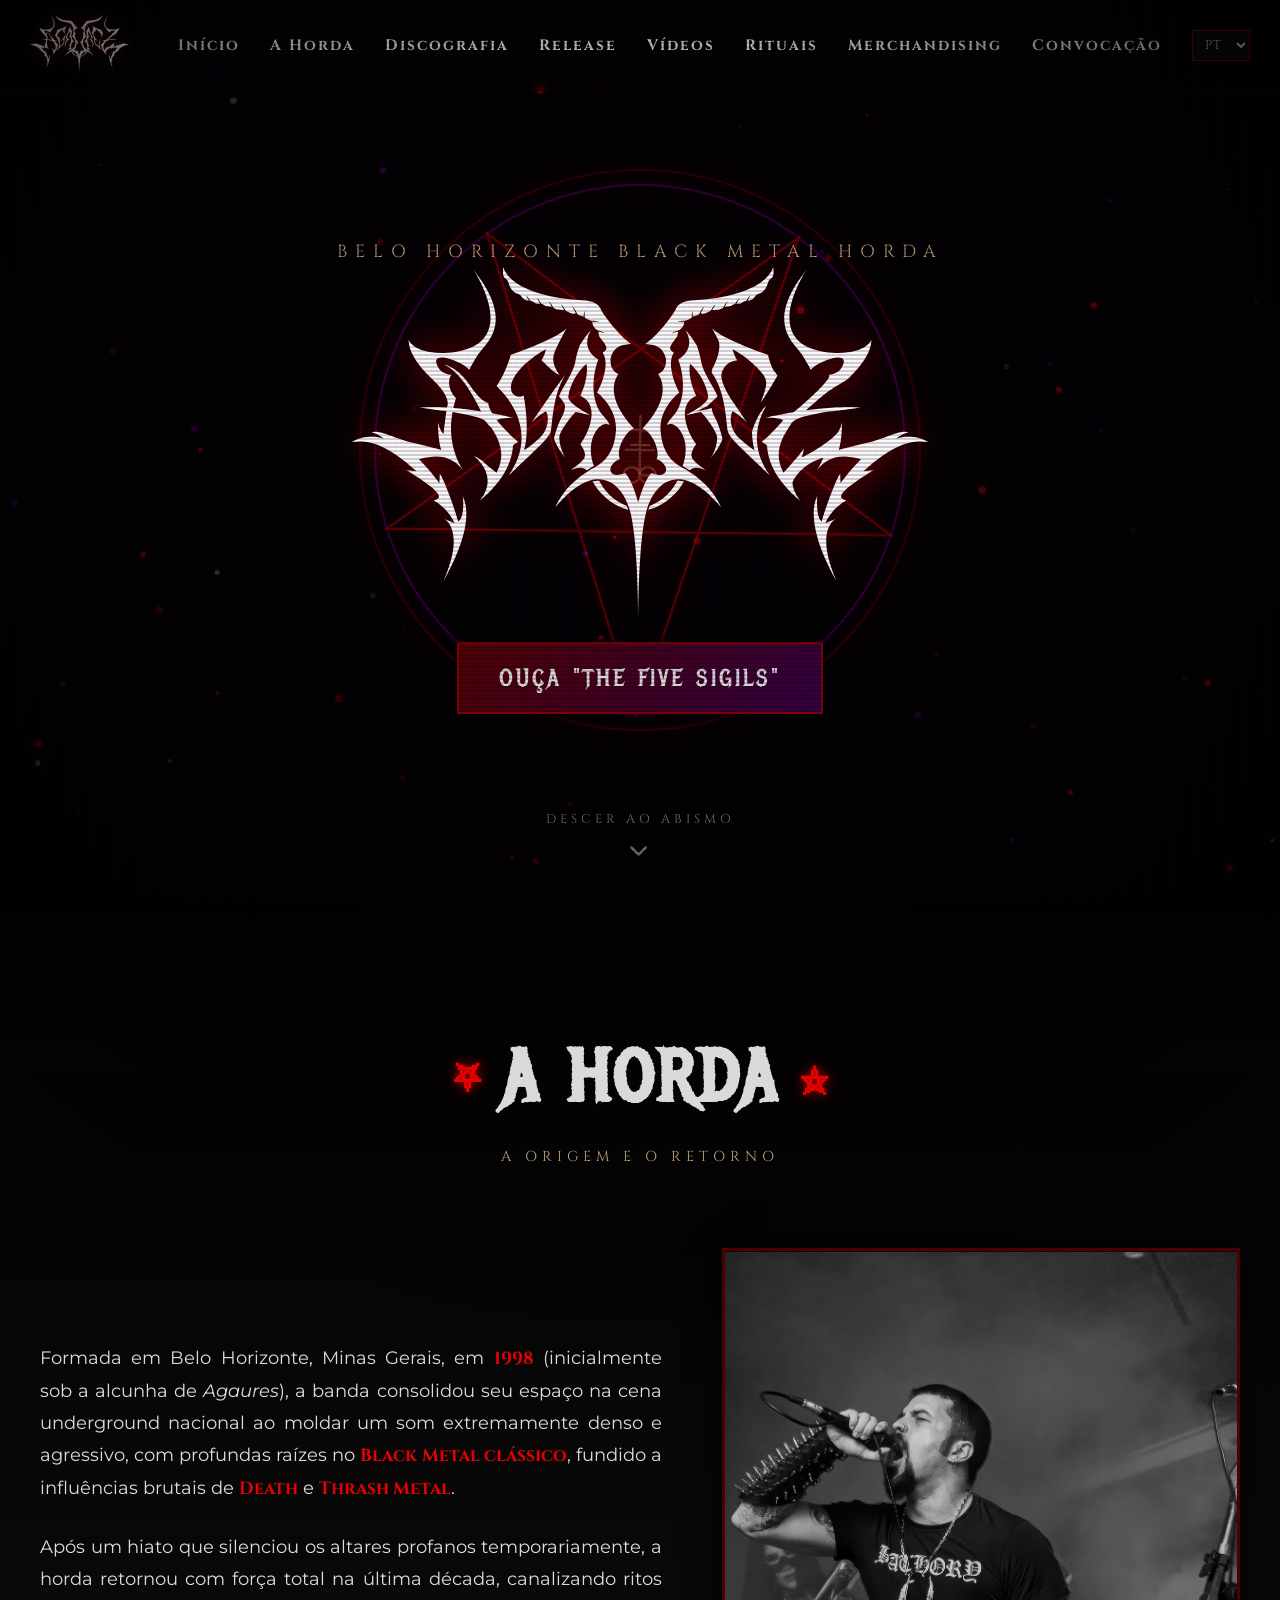
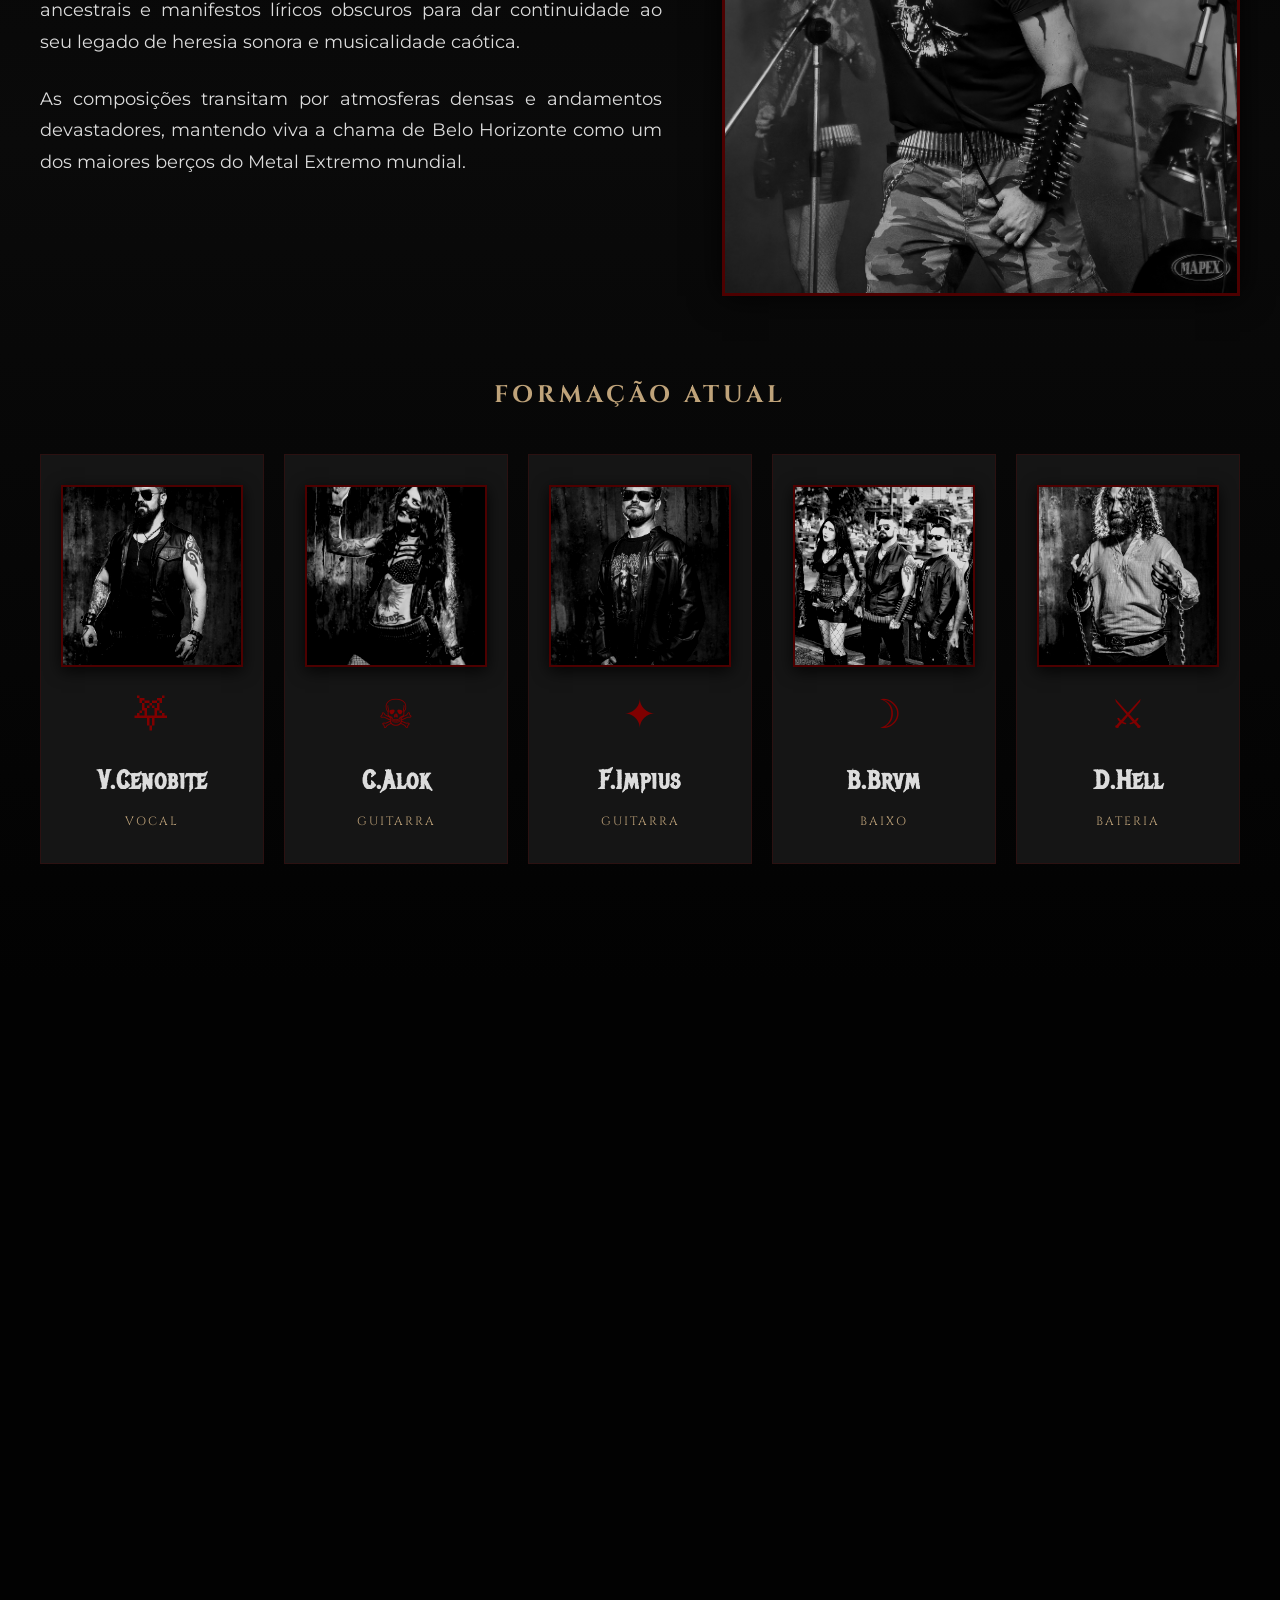
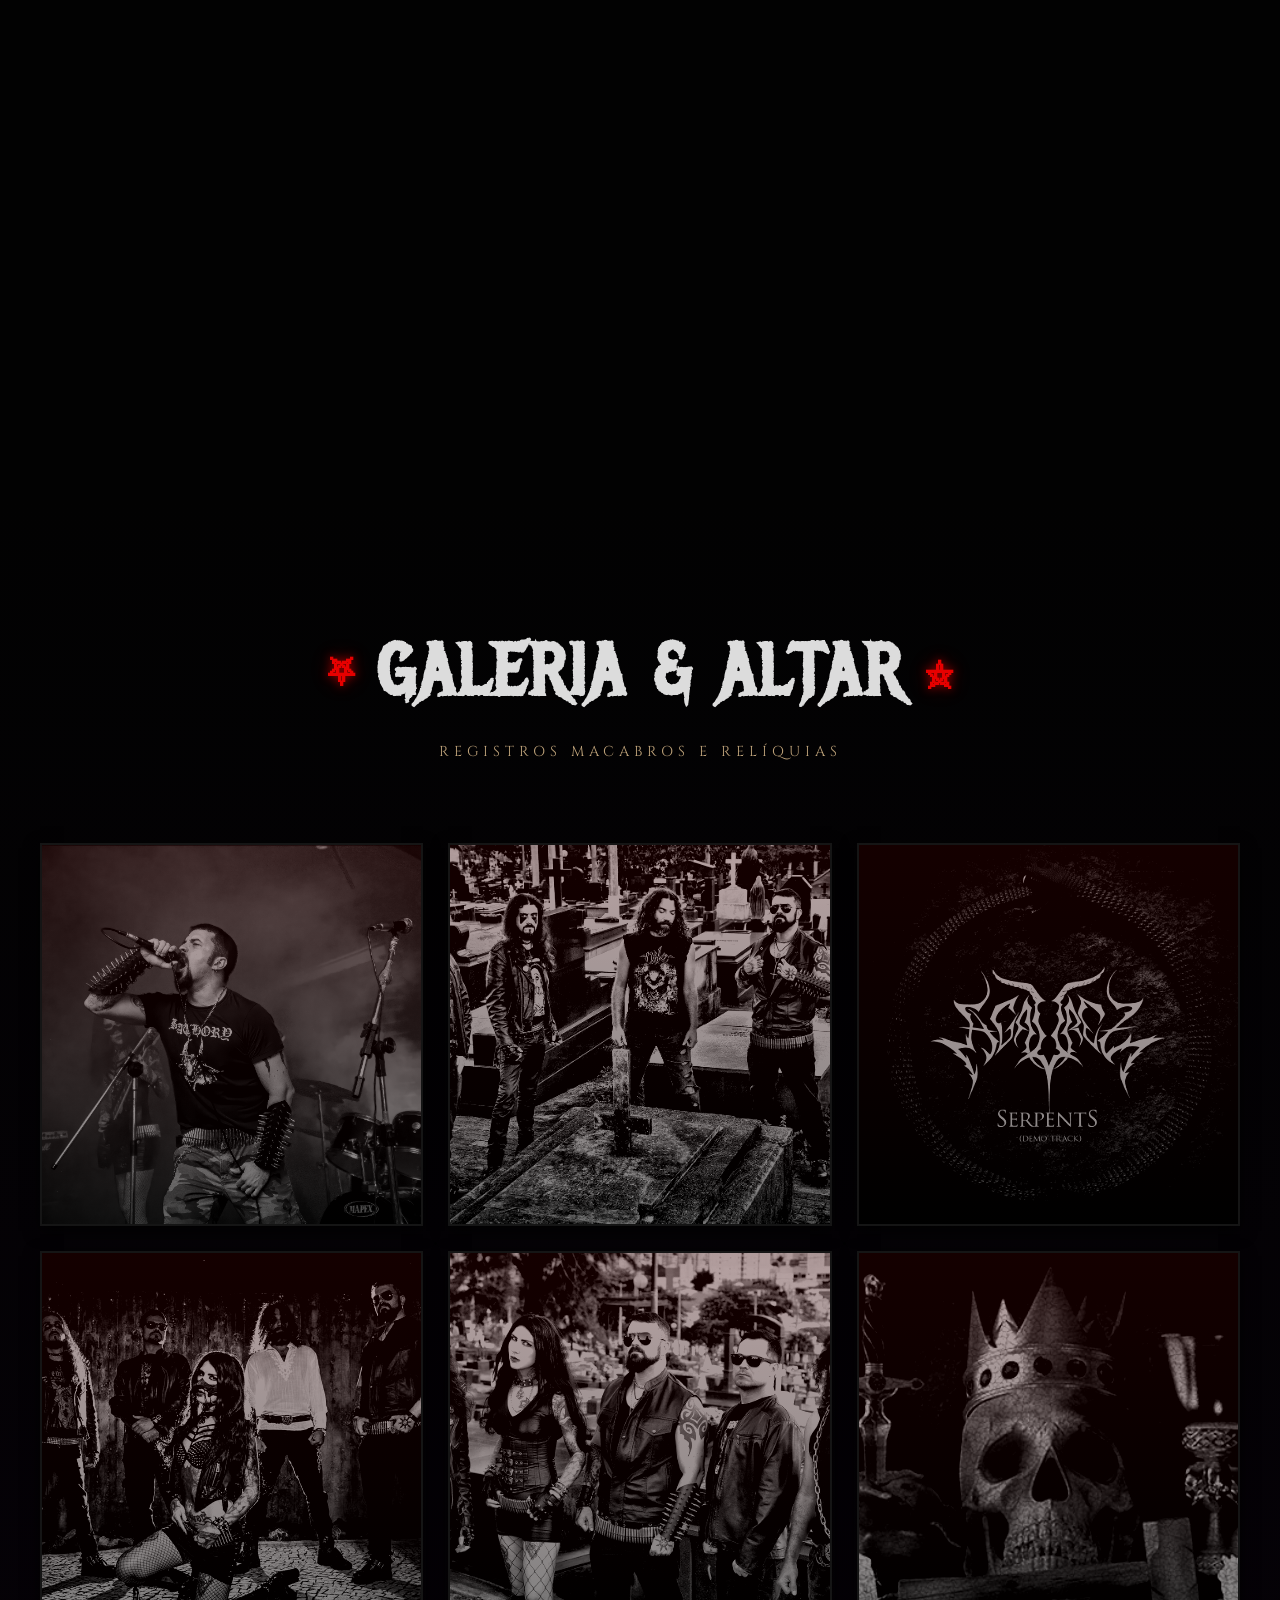
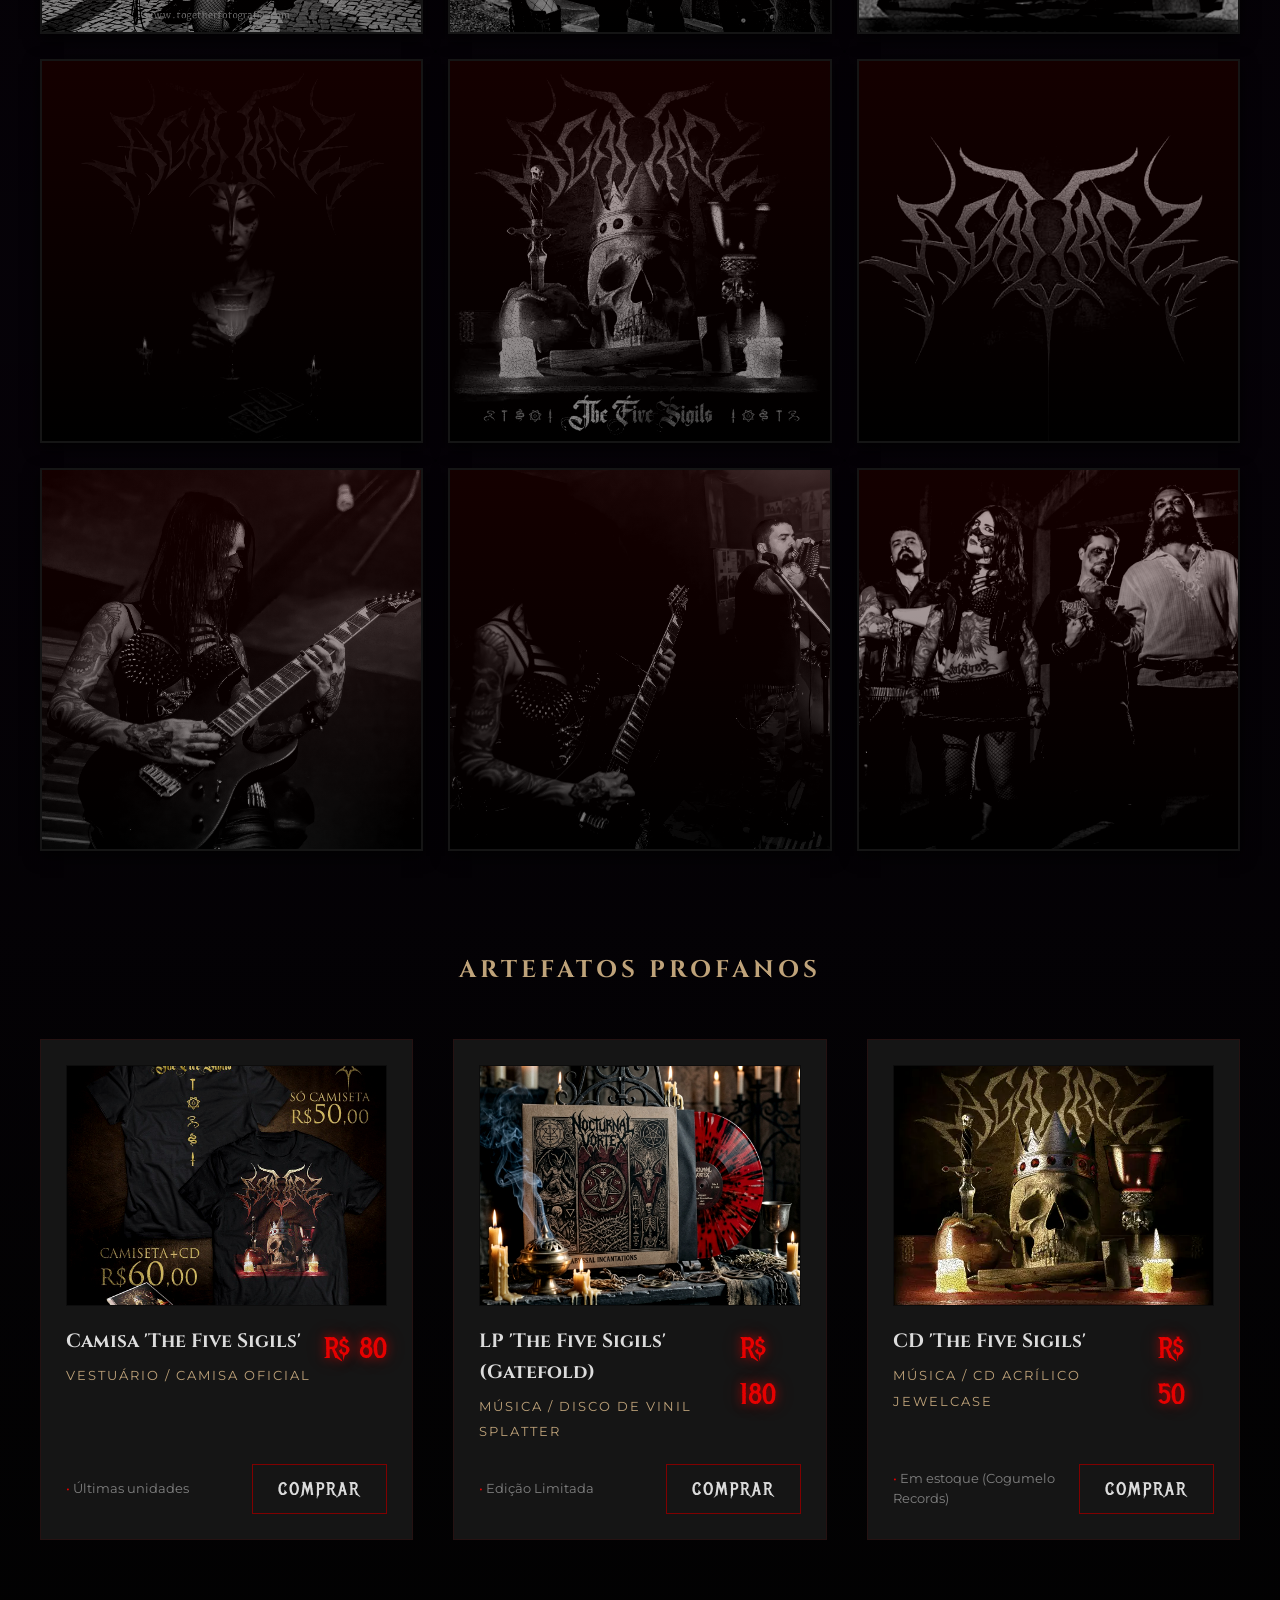
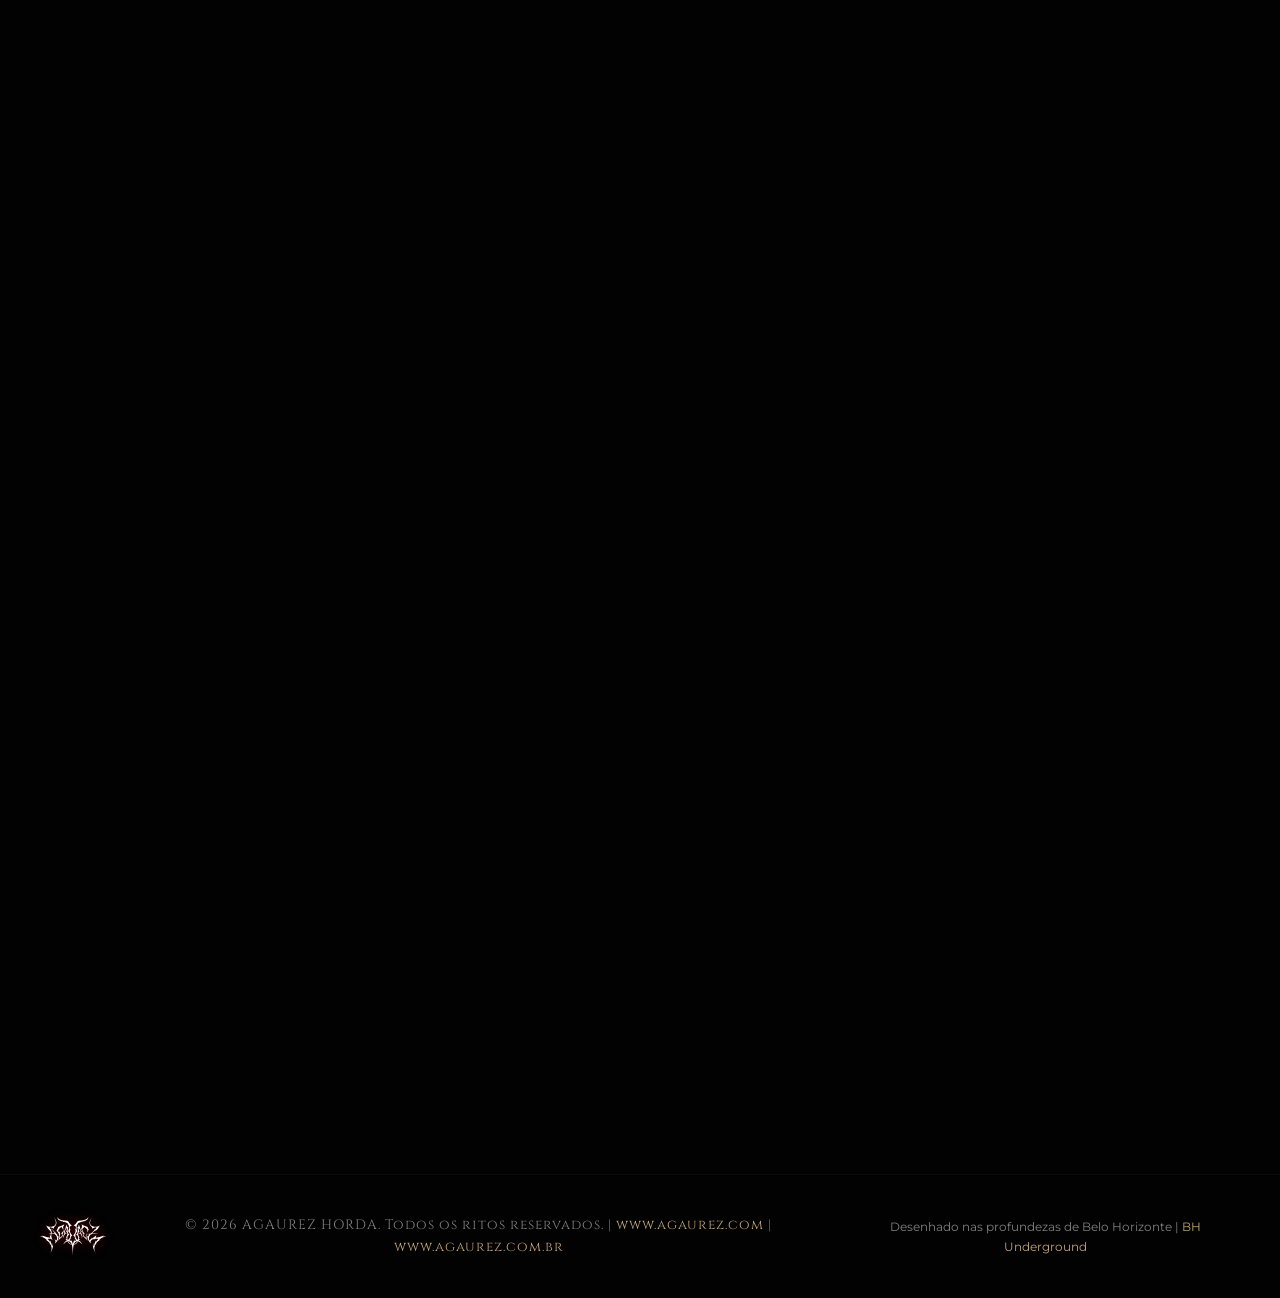
==== commit 695498f4: "feat: implement 3D WebGL logo animation and setup coming-soon page structure" ====
--- a/index.html
+++ b/index.html
@@ -3,12 +3,30 @@
 <head>
     <meta charset="UTF-8">
     <meta name="viewport" content="width=device-width, initial-scale=1.0">
-    <meta name="description" content="Site Oficial da horda de Black Metal Agaurez de Belo Horizonte - MG. Ouça o álbum 'The Five Sigils', confira rituais (shows), galeria e merchandising.">
+    <meta name="description" content="Site Oficial da horda de Black Metal Agaurez de Belo Horizonte - MG. Acesse em www.agaurez.com e www.agaurez.com.br. Ouça 'Excess Svb-Frequency', confira rituais, galeria e merchandising.">
     <title>AGAUREZ | Website Oficial | Black Metal</title>
-    
+
+    <!-- Favicon -->
+    <link rel="icon" type="image/jpeg" href="assets/arz%20logo%20fs%20images.jpg">
+
+    <!-- Canonical & SEO Meta Tags -->
+    <link rel="canonical" href="https://www.agaurez.com/">
+    <meta property="og:type" content="website">
+    <meta property="og:url" content="https://www.agaurez.com/">
+    <meta property="og:title" content="AGAUREZ | Website Oficial | Black Metal">
+    <meta property="og:description" content="Website Oficial da Horda de Black Metal Agaurez de Belo Horizonte - MG.">
+    <meta property="og:image" content="https://www.agaurez.com/assets/arz%20logo%20fs%20images.jpg">
+    <meta property="og:site_name" content="AGAUREZ Official">
+
+    <meta name="twitter:card" content="summary_large_image">
+    <meta name="twitter:url" content="https://www.agaurez.com/">
+    <meta name="twitter:title" content="AGAUREZ | Website Oficial">
+    <meta name="twitter:description" content="Belo Horizonte Black Metal Horde. www.agaurez.com / www.agaurez.com.br">
+    <meta name="twitter:image" content="https://www.agaurez.com/assets/arz%20logo%20fs%20images.jpg">
+
     <!-- FontAwesome for Occult & Gothic Icons -->
     <link rel="stylesheet" href="https://cdnjs.cloudflare.com/ajax/libs/font-awesome/6.4.0/css/all.min.css">
-    
+
     <!-- Main Style Sheet -->
     <link rel="stylesheet" href="style.css">
 </head>
@@ -21,9 +39,7 @@
     <header>
         <div class="nav-container">
             <a href="#hero" class="nav-logo" id="logo-link">
-                <!-- INSERIR_LOGO_VETORIAL_OU_GIF_AQUI -->
-                <img src="assets/arz%20logo%20fs%20images.jpg" alt="Agaurez Logo" id="header-logo-img">
-                <span>AGAUREZ</span>
+                <img src="assets/agaurez_logo.svg" alt="Agaurez Logo" id="header-logo-img">
             </a>
             
             <div class="nav-right">
@@ -31,6 +47,7 @@
                     <li><a href="#hero" data-i18n="nav-home">Início</a></li>
                     <li><a href="#about" data-i18n="nav-about">A Horda</a></li>
                     <li><a href="#music" data-i18n="nav-music">Discografia</a></li>
+                    <li><a href="#release" data-i18n="nav-release">Release</a></li>
                     <li><a href="#videos" data-i18n="nav-videos">Vídeos</a></li>
                     <li><a href="#tour" data-i18n="nav-tour">Rituais</a></li>
                     <li><a href="#gallery-merch" data-i18n="nav-merch">Merchandising</a></li>
@@ -65,8 +82,10 @@
         
         <div class="hero-content">
             <span class="hero-sub" data-i18n="hero-subtitle">Belo Horizonte Black Metal Horda</span>
-            <!-- Gothic typography title -->
-            <h1 class="hero-title">AGAUREZ</h1>
+            <!-- Original Vector Logo -->
+            <h1 class="hero-logo-heading">
+                <img src="assets/agaurez_logo.svg" alt="AGAUREZ" class="hero-logo-img">
+            </h1>
             
             <!-- Call to action button with hover glow & scaling -->
             <a href="#music" class="btn-cta" data-i18n="hero-cta">Ouça "The Five Sigils"</a>
@@ -97,8 +116,7 @@
                 
                 <!-- Band Photo Container -->
                 <div class="about-image-wrapper">
-                    <!-- INSERIR_GIF_OU_FOTO_ESTILIZADA_DA_BANDA_AQUI -->
-                    <img src="assets/band_members.png" alt="Agaurez Band Members" class="about-image">
+                    <img src="assets/AGAUREZ%20%C2%A9%20Lucas_Souza_1.jpg" alt="Agaurez Horda Belo Horizonte - Foto por Lucas Souza" class="about-image">
                 </div>
             </div>
 
@@ -109,6 +127,9 @@
                     
                     <!-- Member 1 -->
                     <div class="member-card">
+                        <div class="member-img-wrapper">
+                            <img src="assets/V.Cenobite%20Vocals.jpg" alt="V.Cenobite - Vocal" class="member-img">
+                        </div>
                         <div class="member-sigil">⛧</div>
                         <h4 class="member-name">V.Cenobite</h4>
                         <span class="member-role" data-i18n="role-vocals">Vocal</span>
@@ -116,6 +137,9 @@
 
                     <!-- Member 2 -->
                     <div class="member-card">
+                        <div class="member-img-wrapper">
+                            <img src="assets/C.Alok%20Lead%20Guitars.jpg" alt="C.Alok - Guitarra" class="member-img">
+                        </div>
                         <div class="member-sigil">☠</div>
                         <h4 class="member-name">C.Alok</h4>
                         <span class="member-role" data-i18n="role-guitar">Guitarra</span>
@@ -123,6 +147,9 @@
 
                     <!-- Member 3 -->
                     <div class="member-card">
+                        <div class="member-img-wrapper">
+                            <img src="assets/F.Impious%20R.Guitars.jpg" alt="F.Impius - Guitarra" class="member-img">
+                        </div>
                         <div class="member-sigil">✦</div>
                         <h4 class="member-name">F.Impius</h4>
                         <span class="member-role" data-i18n="role-guitar">Guitarra</span>
@@ -130,6 +157,9 @@
 
                     <!-- Member 4 -->
                     <div class="member-card">
+                        <div class="member-img-wrapper">
+                            <img src="assets/arzbanda2.jpg" alt="B.Brvm - Baixo" class="member-img">
+                        </div>
                         <div class="member-sigil">☽</div>
                         <h4 class="member-name">B.Brvm</h4>
                         <span class="member-role" data-i18n="role-bass">Baixo</span>
@@ -137,6 +167,9 @@
 
                     <!-- Member 5 -->
                     <div class="member-card">
+                        <div class="member-img-wrapper">
+                            <img src="assets/D.Hell%20Drums.jpg" alt="D.Hell - Bateria" class="member-img">
+                        </div>
                         <div class="member-sigil">⚔</div>
                         <h4 class="member-name">D.Hell</h4>
                         <span class="member-role" data-i18n="role-drums">Bateria</span>
@@ -158,14 +191,18 @@
             <div class="album-featured">
                 <!-- Album Art Image -->
                 <div class="album-art-wrapper">
-                    <!-- INSERIR_IMAGEM_DE_CAPA_DE_ALBUM_AQUI -->
-                    <img src="assets/album_five_sigils.png" alt="Álbum The Five Sigils - Cover Art" class="album-art">
+                    <img src="assets/album_five_sigils.webp" alt="Álbum The Five Sigils / Drowned in Absinthe - Cover Art" class="album-art">
                 </div>
                 
                 <div class="album-details">
+                    <div class="latest-release-badge">
+                        <i class="fas fa-compact-disc fa-spin"></i>
+                        <span data-i18n="music-latest-badge">Último Lançamento: Drowned in Absinthe</span>
+                    </div>
+
                     <div class="album-title-group">
                         <h3>The Five Sigils</h3>
-                        <div class="album-meta"><span data-i18n="music-released">Lançado por </span><span><a href="https://www.cogumelorecords.com/product-page/agaurez-cd-five-sigils" target="_blank" rel="noopener noreferrer" style="color: var(--color-gold-decay); text-decoration: underline;">Cogumelo Records</a></span> | Belo Horizonte</div>
+                        <div class="album-meta"><span data-i18n="music-released">Lançado por </span><a href="https://www.cogumelorecords.com/product-page/agaurez-cd-five-sigils" target="_blank" rel="noopener noreferrer" style="color: var(--color-gold-decay); text-decoration: underline;">Cogumelo Records</a> | Belo Horizonte</div>
                     </div>
                     
                     <!-- Tracklist Grid -->
@@ -174,48 +211,55 @@
                             <li class="track-item">
                                 <div class="track-info">
                                     <span class="track-num">I</span>
+                                    <span class="track-name">Drowned in Absinthe <span class="single-tag">Single</span></span>
+                                </div>
+                                <span class="track-duration">04:35</span>
+                            </li>
+                            <li class="track-item">
+                                <div class="track-info">
+                                    <span class="track-num">II</span>
                                     <span class="track-name">Intro (The Awakening)</span>
                                 </div>
                                 <span class="track-duration">01:45</span>
                             </li>
                             <li class="track-item">
                                 <div class="track-info">
-                                    <span class="track-num">II</span>
+                                    <span class="track-num">III</span>
                                     <span class="track-name">The Will To Power</span>
                                 </div>
                                 <span class="track-duration">04:12</span>
                             </li>
                             <li class="track-item">
                                 <div class="track-info">
-                                    <span class="track-num">III</span>
+                                    <span class="track-num">IV</span>
                                     <span class="track-name">A Diabolical Manifesto</span>
                                 </div>
                                 <span class="track-duration">05:30</span>
                             </li>
                             <li class="track-item">
                                 <div class="track-info">
-                                    <span class="track-num">IV</span>
+                                    <span class="track-num">V</span>
                                     <span class="track-name">Carcosa</span>
                                 </div>
                                 <span class="track-duration">04:48</span>
                             </li>
                             <li class="track-item">
                                 <div class="track-info">
-                                    <span class="track-num">V</span>
+                                    <span class="track-num">VI</span>
                                     <span class="track-name">Serpents</span>
                                 </div>
                                 <span class="track-duration">06:02</span>
                             </li>
                             <li class="track-item">
                                 <div class="track-info">
-                                    <span class="track-num">VI</span>
+                                    <span class="track-num">VII</span>
                                     <span class="track-name">Spiteful Catharsis</span>
                                 </div>
                                 <span class="track-duration">05:15</span>
                             </li>
                             <li class="track-item">
                                 <div class="track-info">
-                                    <span class="track-num">VII</span>
+                                    <span class="track-num">VIII</span>
                                     <span class="track-name">Outro (Misanthropic Moonlight)</span>
                                 </div>
                                 <span class="track-duration">02:10</span>
@@ -257,7 +301,7 @@
                 </div>
                 <div class="video-card">
                     <div class="video-wrapper">
-                        <iframe src="https://www.youtube.com/embed/7XBa9xfx9bM" title="Agaurez - Rito 3" frameborder="0" allow="accelerometer; autoplay; clipboard-write; encrypted-media; gyroscope; picture-in-picture; web-share" allowfullscreen></iframe>
+                        <iframe src="https://www.youtube.com/embed/7XBa9xfx9bM" title="Agaurz - Rito 3" frameborder="0" allow="accelerometer; autoplay; clipboard-write; encrypted-media; gyroscope; picture-in-picture; web-share" allowfullscreen></iframe>
                     </div>
                 </div>
             </div>
@@ -313,26 +357,98 @@
             <div class="gallery-grid">
                 
                 <div class="gallery-item">
-                    <img src="assets/band_members.png" alt="Concerto Agaurez" class="gallery-img">
-                    <div class="gallery-overlay">
-                        <div class="gallery-title" data-i18n="gallery-item-1-title">A Horda Oculta</div>
-                        <div class="gallery-category" data-i18n="gallery-item-1-cat">Retrato</div>
-                    </div>
-                </div>
-                
-                <div class="gallery-item">
-                    <img src="assets/album_five_sigils.png" alt="Altars and Sigils" class="gallery-img">
+                    <img src="assets/AGAUREZ%20%C2%A9%20Lucas_Souza_1.jpg" alt="A Horda Oculta - Foto por Lucas Souza" class="gallery-img">
+                    <div class="gallery-overlay">
+                        <div class="gallery-title">A Horda Oculta</div>
+                        <div class="gallery-category">Retrato (Foto: Lucas Souza)</div>
+                    </div>
+                </div>
+
+                <div class="gallery-item">
+                    <img src="assets/AGAUREZ%20%C2%A9%20Danilo_Okuma_2.jpeg" alt="Rito Ao Vivo - Foto por Danilo Okuma" class="gallery-img">
+                    <div class="gallery-overlay">
+                        <div class="gallery-title">Manifestação Oculta</div>
+                        <div class="gallery-category">Ao Vivo (Foto: Danilo Okuma)</div>
+                    </div>
+                </div>
+
+                <div class="gallery-item">
+                    <img src="assets/arzserpnt.jpg" alt="Rituais da Serpente" class="gallery-img">
+                    <div class="gallery-overlay">
+                        <div class="gallery-title">Rituais da Serpente</div>
+                        <div class="gallery-category">Rito Oculto</div>
+                    </div>
+                </div>
+
+                <div class="gallery-item">
+                    <img src="assets/arzbanda.jpg" alt="Concerto Agaurez" class="gallery-img">
+                    <div class="gallery-overlay">
+                        <div class="gallery-title" data-i18n="gallery-item-1-title">Liturgia de Belo Horizonte</div>
+                        <div class="gallery-category" data-i18n="gallery-item-1-cat">Ritual Oculto</div>
+                    </div>
+                </div>
+
+                <div class="gallery-item">
+                    <img src="assets/arzbanda2.jpg" alt="Rito em Belo Horizonte" class="gallery-img">
+                    <div class="gallery-overlay">
+                        <div class="gallery-title">Belo Horizonte Metal Extremo</div>
+                        <div class="gallery-category">Ao Vivo</div>
+                    </div>
+                </div>
+
+                <div class="gallery-item">
+                    <img src="assets/arz4367_1006880037467131_3618837489297775772_n.jpg" alt="Registros do Abismo" class="gallery-img">
+                    <div class="gallery-overlay">
+                        <div class="gallery-title">Registros do Abismo</div>
+                        <div class="gallery-category">Fotografia</div>
+                    </div>
+                </div>
+                
+                <div class="gallery-item">
+                    <img src="assets/IMG-20250611-WA0006.jpg" alt="Performances Profanas" class="gallery-img">
+                    <div class="gallery-overlay">
+                        <div class="gallery-title">Performances Profanas</div>
+                        <div class="gallery-category">Ao Vivo</div>
+                    </div>
+                </div>
+
+                <div class="gallery-item">
+                    <img src="assets/album_five_sigils.webp" alt="The Five Sigils Cover Art" class="gallery-img">
                     <div class="gallery-overlay">
                         <div class="gallery-title">The Five Sigils</div>
                         <div class="gallery-category" data-i18n="gallery-item-2-cat">Arte Conceitual</div>
                     </div>
                 </div>
-                
+
                 <div class="gallery-item">
                     <img src="assets/arz%20logo%20fs%20images.jpg" alt="Logotipo do Agaurez" class="gallery-img">
                     <div class="gallery-overlay">
                         <div class="gallery-title" data-i18n="gallery-item-3-title">O Culto do Sigilo</div>
                         <div class="gallery-category" data-i18n="gallery-item-3-cat">Símbolo</div>
+                    </div>
+                </div>
+
+                <div class="gallery-item">
+                    <img src="assets/AGAUREZ%20%C2%A9%20Lucas_Souza_3.jpg" alt="Chamas Profanas - Foto por Lucas Souza" class="gallery-img">
+                    <div class="gallery-overlay">
+                        <div class="gallery-title">Chamas Profanas</div>
+                        <div class="gallery-category">Ao Vivo (Foto: Lucas Souza)</div>
+                    </div>
+                </div>
+
+                <div class="gallery-item">
+                    <img src="assets/AGAUREZ%20%C2%A9%20Lucas_Souza_4.jpg" alt="Rito de Sangue - Foto por Lucas Souza" class="gallery-img">
+                    <div class="gallery-overlay">
+                        <div class="gallery-title">Rito de Sangue</div>
+                        <div class="gallery-category">Ao Vivo (Foto: Lucas Souza)</div>
+                    </div>
+                </div>
+
+                <div class="gallery-item">
+                    <img src="assets/band_members.jpeg" alt="Horda Agaurez - Retrato Promocional" class="gallery-img">
+                    <div class="gallery-overlay">
+                        <div class="gallery-title">Retrato Promocional</div>
+                        <div class="gallery-category">A Horda</div>
                     </div>
                 </div>
 
@@ -349,7 +465,7 @@
                 <div class="merch-card">
                     <div class="merch-img-container">
                         <!-- INSERIR_MOCKUP_DA_CAMISA_AQUI -->
-                        <img src="assets/merch_tshirt.png" alt="Camisa Oficial Agaurez" class="merch-img">
+                        <img src="assets/merch_tshirt.jpg" alt="Camisa Oficial Agaurez" class="merch-img">
                     </div>
                     <div class="merch-info">
                         <div class="merch-details">
@@ -386,7 +502,7 @@
                 <!-- Product 3: CD Album -->
                 <div class="merch-card">
                     <div class="merch-img-container">
-                        <img src="assets/album_five_sigils.png" alt="CD The Five Sigils" class="merch-img">
+                        <img src="assets/album_five_sigils.webp" alt="CD The Five Sigils" class="merch-img">
                     </div>
                     <div class="merch-info">
                         <div class="merch-details">
@@ -436,16 +552,16 @@
                     
                     <!-- Social icons with micro-animations -->
                     <div class="social-links">
-                        <a href="https://instagram.com" target="_blank" rel="noopener noreferrer" class="social-icon" aria-label="Instagram">
+                        <a href="https://www.instagram.com/agaurezhorde/" target="_blank" rel="noopener noreferrer" class="social-icon" aria-label="Instagram">
                             <i class="fab fa-instagram"></i>
                         </a>
-                        <a href="https://spotify.com" target="_blank" rel="noopener noreferrer" class="social-icon" aria-label="Spotify">
+                        <a href="https://www.facebook.com/agaurez/?locale=pt_BR" target="_blank" rel="noopener noreferrer" class="social-icon" aria-label="Facebook">
+                            <i class="fab fa-facebook"></i>
+                        </a>
+                        <a href="https://open.spotify.com/intl-pt/track/2Y1dPCJ2QQqtnuRSwzUhoA?si=4132443f99854f5c" target="_blank" rel="noopener noreferrer" class="social-icon" aria-label="Spotify">
                             <i class="fab fa-spotify"></i>
                         </a>
-                        <a href="https://bandcamp.com" target="_blank" rel="noopener noreferrer" class="social-icon" aria-label="Bandcamp">
-                            <i class="fab fa-bandcamp"></i>
-                        </a>
-                        <a href="https://youtube.com" target="_blank" rel="noopener noreferrer" class="social-icon" aria-label="YouTube">
+                        <a href="https://youtube.com/@agaurezhorde8706?si=X_I4VqUCCjhVIHwK" target="_blank" rel="noopener noreferrer" class="social-icon" aria-label="YouTube">
                             <i class="fab fa-youtube"></i>
                         </a>
                     </div>
@@ -486,13 +602,25 @@
     <!-- FOOTER BOTTOM -->
     <footer>
         <div class="footer-content">
-            <div class="footer-logo">AGAUREZ</div>
-            <div class="footer-copy">&copy; 2026 AGAUREZ HORDA. Todos os ritos reservados.</div>
+            <div class="footer-logo">
+                <img src="assets/agaurez_logo.svg" alt="AGAUREZ" class="footer-logo-svg">
+            </div>
+            <div class="footer-copy">© 2026 AGAUREZ HORDA. Todos os ritos reservados. | <a href="https://www.agaurez.com" target="_blank" rel="noopener noreferrer" style="color: var(--color-gold-decay); text-decoration: none;">www.agaurez.com</a> | <a href="https://www.agaurez.com.br" target="_blank" rel="noopener noreferrer" style="color: var(--color-gold-decay); text-decoration: none;">www.agaurez.com.br</a></div>
             <div class="footer-credits">
-                Desenhado nas profundezas de Belo Horizonte | <a href="https://github.com" target="_blank" rel="noopener noreferrer">BH Underground</a>
+                Desenhado nas profundezas de Belo Horizonte | <a href="https://www.agaurez.com" target="_blank" rel="noopener noreferrer">BH Underground</a>
             </div>
         </div>
     </footer>
+
+    <!-- Lightbox Modal for Fullscreen Gallery Images -->
+    <div id="gallery-lightbox" class="lightbox-modal" aria-hidden="true">
+        <span class="lightbox-close" id="lightbox-close" aria-label="Fechar">&times;</span>
+        <img class="lightbox-content" id="lightbox-img" alt="Visualização em alta resolução">
+        <div id="lightbox-caption" class="lightbox-caption"></div>
+    </div>
+
+    <!-- Web Audio API Sound FX Engine -->
+    <script src="audio-fx.js"></script>
 
     <!-- Main Client Script -->
     <script src="script.js"></script>
--- a/style.css
+++ b/style.css
@@ -145,13 +145,13 @@
 
 .nav-logo img {
     height: 60px;
-    filter: drop-shadow(0 0 5px rgba(230, 0, 0, 0.5));
+    filter: invert(1) drop-shadow(0 0 5px rgba(230, 0, 0, 0.5));
     transition: var(--transition-fast);
 }
 
 .nav-logo img:hover {
     transform: scale(1.05) rotate(-3deg);
-    filter: drop-shadow(0 0 8px rgba(157, 0, 196, 0.8));
+    filter: invert(1) drop-shadow(0 0 8px rgba(157, 0, 196, 0.8));
 }
 
 .nav-logo span {
@@ -290,26 +290,28 @@
     100% { opacity: 1; text-shadow: 0 0 10px rgba(191, 163, 122, 0.7); }
 }
 
-.hero-title {
-    font-family: var(--font-gothic);
-    font-size: clamp(4.5rem, 12vw, 10rem);
-    line-height: 0.9;
-    color: var(--color-blood-bright);
-    text-transform: uppercase;
-    margin-bottom: 30px;
-    letter-spacing: -2px;
-    filter: drop-shadow(0 0 15px rgba(2, 2, 2, 0.9));
-    animation: title-blood 5s infinite ease-in-out;
-}
-
-@keyframes title-blood {
+.hero-logo-heading {
+    display: flex;
+    justify-content: center;
+    margin-bottom: 25px;
+}
+
+.hero-logo-img {
+    max-width: 580px;
+    width: 95%;
+    height: auto;
+    filter: invert(1) drop-shadow(0 0 20px rgba(230, 0, 0, 0.75));
+    animation: heroLogoGlow 5s infinite ease-in-out;
+}
+
+@keyframes heroLogoGlow {
     0%, 100% {
-        text-shadow: 0 0 10px rgba(128, 0, 0, 0.8), 0 0 20px rgba(77, 0, 0, 0.6);
+        filter: invert(1) drop-shadow(0 0 15px rgba(230, 0, 0, 0.6));
         transform: scale(1);
     }
     50% {
-        text-shadow: 0 0 20px rgba(230, 0, 0, 0.9), 0 0 40px rgba(157, 0, 196, 0.8);
-        transform: scale(1.02) rotate(-0.5deg);
+        filter: invert(1) drop-shadow(0 0 35px rgba(230, 0, 0, 0.95)) drop-shadow(0 0 15px rgba(157, 0, 196, 0.5));
+        transform: scale(1.03) rotate(-0.5deg);
     }
 }
 
@@ -592,10 +594,40 @@
     opacity: 1;
 }
 
+.member-img-wrapper {
+    position: relative;
+    width: 100%;
+    aspect-ratio: 1 / 1;
+    margin-bottom: 15px;
+    border: 2px solid var(--color-blood-dark);
+    box-shadow: 0 4px 15px rgba(0, 0, 0, 0.8);
+    overflow: hidden;
+    background: var(--color-abyssal);
+    transition: var(--transition-slow);
+}
+
+.member-card:hover .member-img-wrapper {
+    border-color: var(--color-blood-bright);
+    box-shadow: var(--glow-blood);
+}
+
+.member-img {
+    width: 100%;
+    height: 100%;
+    object-fit: cover;
+    filter: grayscale(100%) contrast(125%) brightness(85%);
+    transition: var(--transition-slow);
+}
+
+.member-card:hover .member-img {
+    filter: grayscale(20%) contrast(135%) brightness(100%);
+    transform: scale(1.08);
+}
+
 .member-sigil {
     font-size: 2.5rem;
     color: var(--color-blood-medium);
-    margin-bottom: 20px;
+    margin-bottom: 15px;
     transition: var(--transition-fast);
 }
 
@@ -662,7 +694,43 @@
 .album-details {
     display: flex;
     flex-direction: column;
-    gap: 30px;
+    gap: 20px;
+}
+
+.latest-release-badge {
+    display: inline-flex;
+    align-items: center;
+    gap: 10px;
+    padding: 6px 16px;
+    background: linear-gradient(135deg, var(--color-blood-dark), rgba(157, 0, 196, 0.4));
+    border: 1px solid var(--color-blood-bright);
+    font-family: var(--font-display);
+    font-size: 0.8rem;
+    letter-spacing: 3px;
+    color: #fff;
+    text-transform: uppercase;
+    width: fit-content;
+    box-shadow: var(--glow-blood);
+    animation: badge-glow 2.5s infinite alternate;
+}
+
+@keyframes badge-glow {
+    0% { box-shadow: 0 0 5px rgba(230, 0, 0, 0.5); }
+    100% { box-shadow: 0 0 18px rgba(230, 0, 0, 0.9), 0 0 30px rgba(157, 0, 196, 0.6); }
+}
+
+.single-tag {
+    display: inline-block;
+    margin-left: 10px;
+    font-size: 0.65rem;
+    padding: 2px 8px;
+    background: var(--color-blood-medium);
+    color: var(--color-gold-decay);
+    border: 1px solid var(--color-blood-bright);
+    border-radius: 2px;
+    letter-spacing: 2px;
+    text-transform: uppercase;
+    vertical-align: middle;
 }
 
 .album-title-group h3 {
@@ -1259,15 +1327,20 @@
 }
 
 .footer-logo {
-    font-family: var(--font-metal);
-    font-size: 1.8rem;
-    color: var(--color-blood-medium);
-    letter-spacing: 2px;
-}
-
-.footer-logo:hover {
-    color: var(--color-blood-bright);
-    text-shadow: var(--glow-blood);
+    display: flex;
+    align-items: center;
+}
+
+.footer-logo-svg {
+    height: 40px;
+    width: auto;
+    filter: invert(1) drop-shadow(0 0 5px rgba(230, 0, 0, 0.5));
+    transition: var(--transition-fast);
+}
+
+.footer-logo-svg:hover {
+    filter: invert(1) drop-shadow(0 0 10px rgba(230, 0, 0, 0.9));
+    transform: scale(1.05);
 }
 
 .footer-copy {
@@ -1449,3 +1522,67 @@
 .video-card:hover .video-wrapper iframe {
     filter: grayscale(0%) contrast(100%);
 }
+
+/* ==========================================================================
+   Full Screen Lightbox Modal
+   ========================================================================== */
+.lightbox-modal {
+    display: none;
+    position: fixed;
+    z-index: 9999;
+    top: 0;
+    left: 0;
+    width: 100vw;
+    height: 100vh;
+    background-color: rgba(2, 2, 2, 0.95);
+    backdrop-filter: blur(10px);
+    justify-content: center;
+    align-items: center;
+}
+
+.lightbox-modal.active {
+    display: flex;
+    flex-direction: column;
+}
+
+.lightbox-content {
+    max-width: 90vw;
+    max-height: 80vh;
+    border: 2px solid var(--color-blood-bright);
+    box-shadow: 0 0 35px rgba(199, 0, 57, 0.7);
+    object-fit: contain;
+    animation: lightbox-zoom 0.3s cubic-bezier(0.175, 0.885, 0.32, 1.275);
+}
+
+@keyframes lightbox-zoom {
+    from { transform: scale(0.85); opacity: 0; }
+    to { transform: scale(1); opacity: 1; }
+}
+
+.lightbox-caption {
+    margin-top: 20px;
+    color: var(--color-gold-decay);
+    font-family: var(--font-display);
+    letter-spacing: 2px;
+    font-size: 1.1rem;
+    text-transform: uppercase;
+    text-shadow: 0 0 10px rgba(0, 0, 0, 0.9);
+}
+
+.lightbox-close {
+    position: absolute;
+    top: 25px;
+    right: 35px;
+    color: var(--color-blood-bright);
+    font-size: 45px;
+    font-weight: bold;
+    cursor: pointer;
+    line-height: 1;
+    transition: var(--transition-fast);
+}
+
+.lightbox-close:hover {
+    color: #fff;
+    transform: scale(1.2) rotate(90deg);
+    text-shadow: var(--glow-blood);
+}
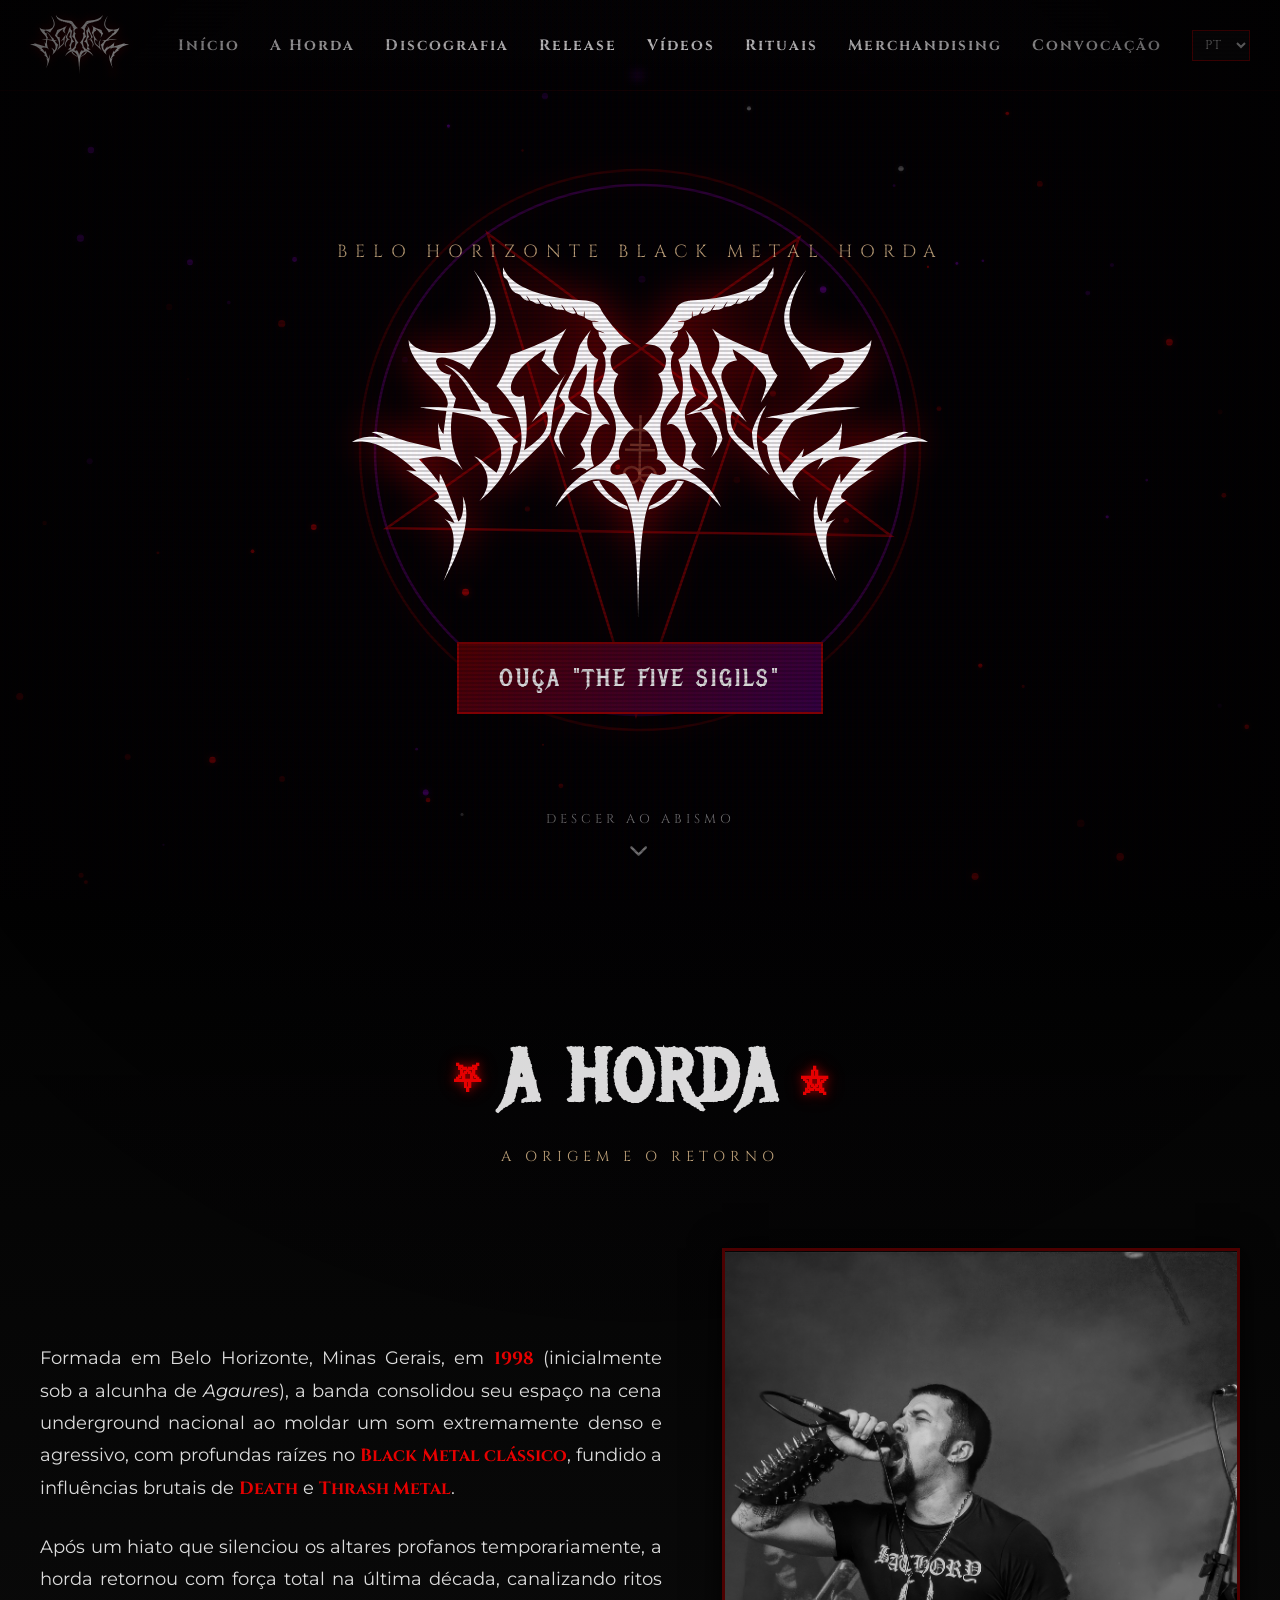
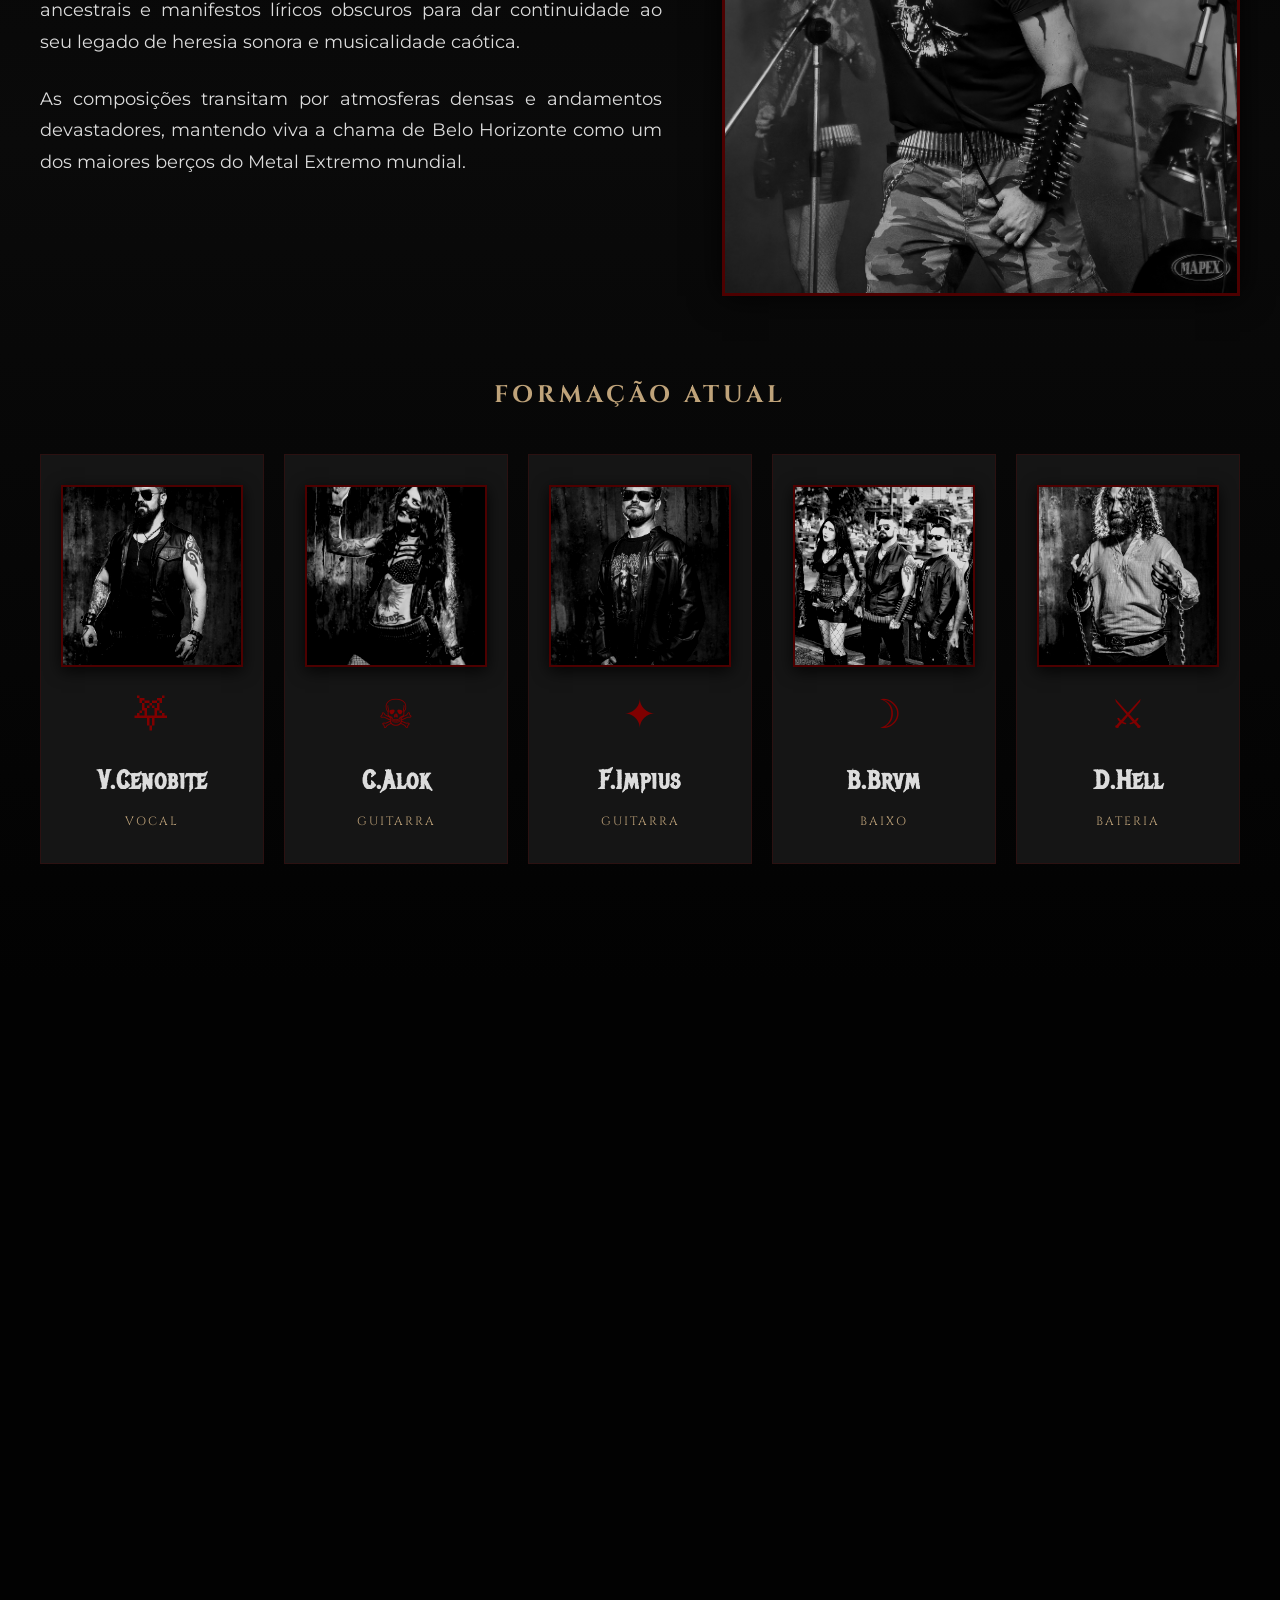
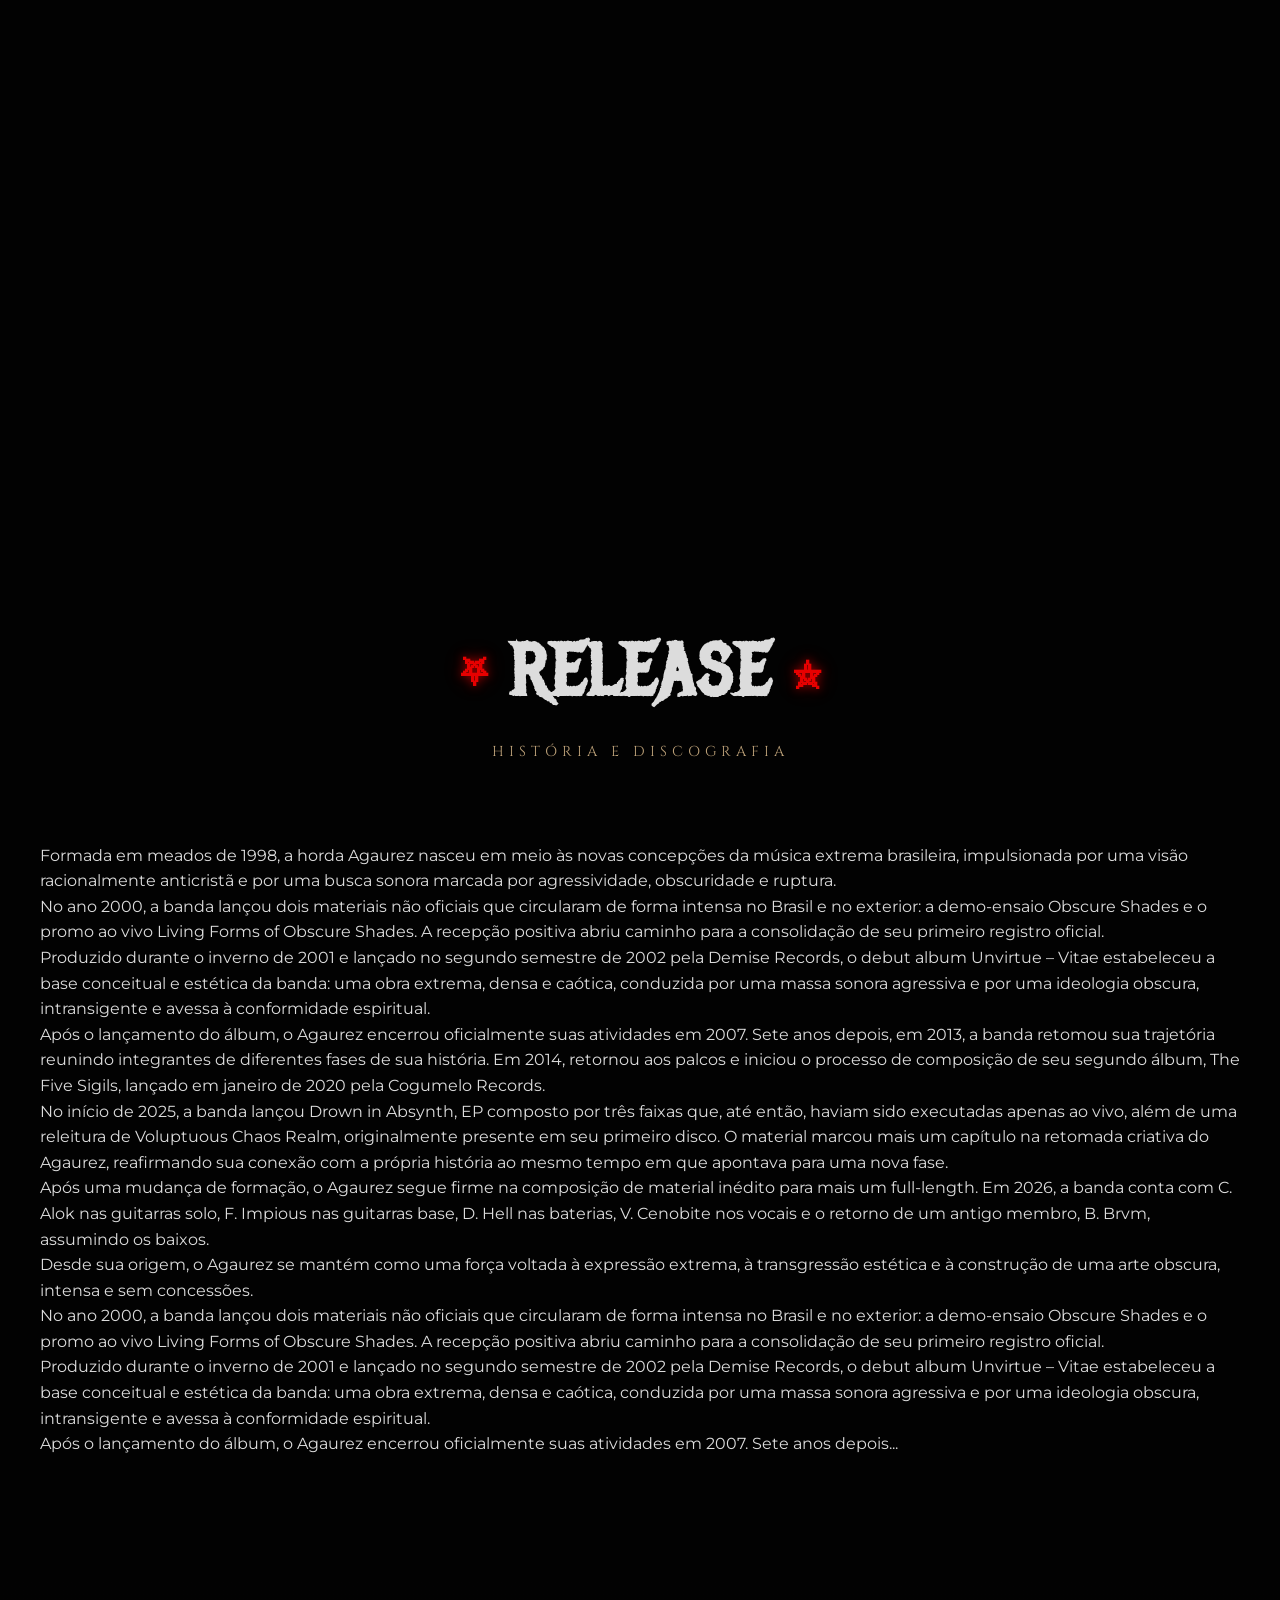
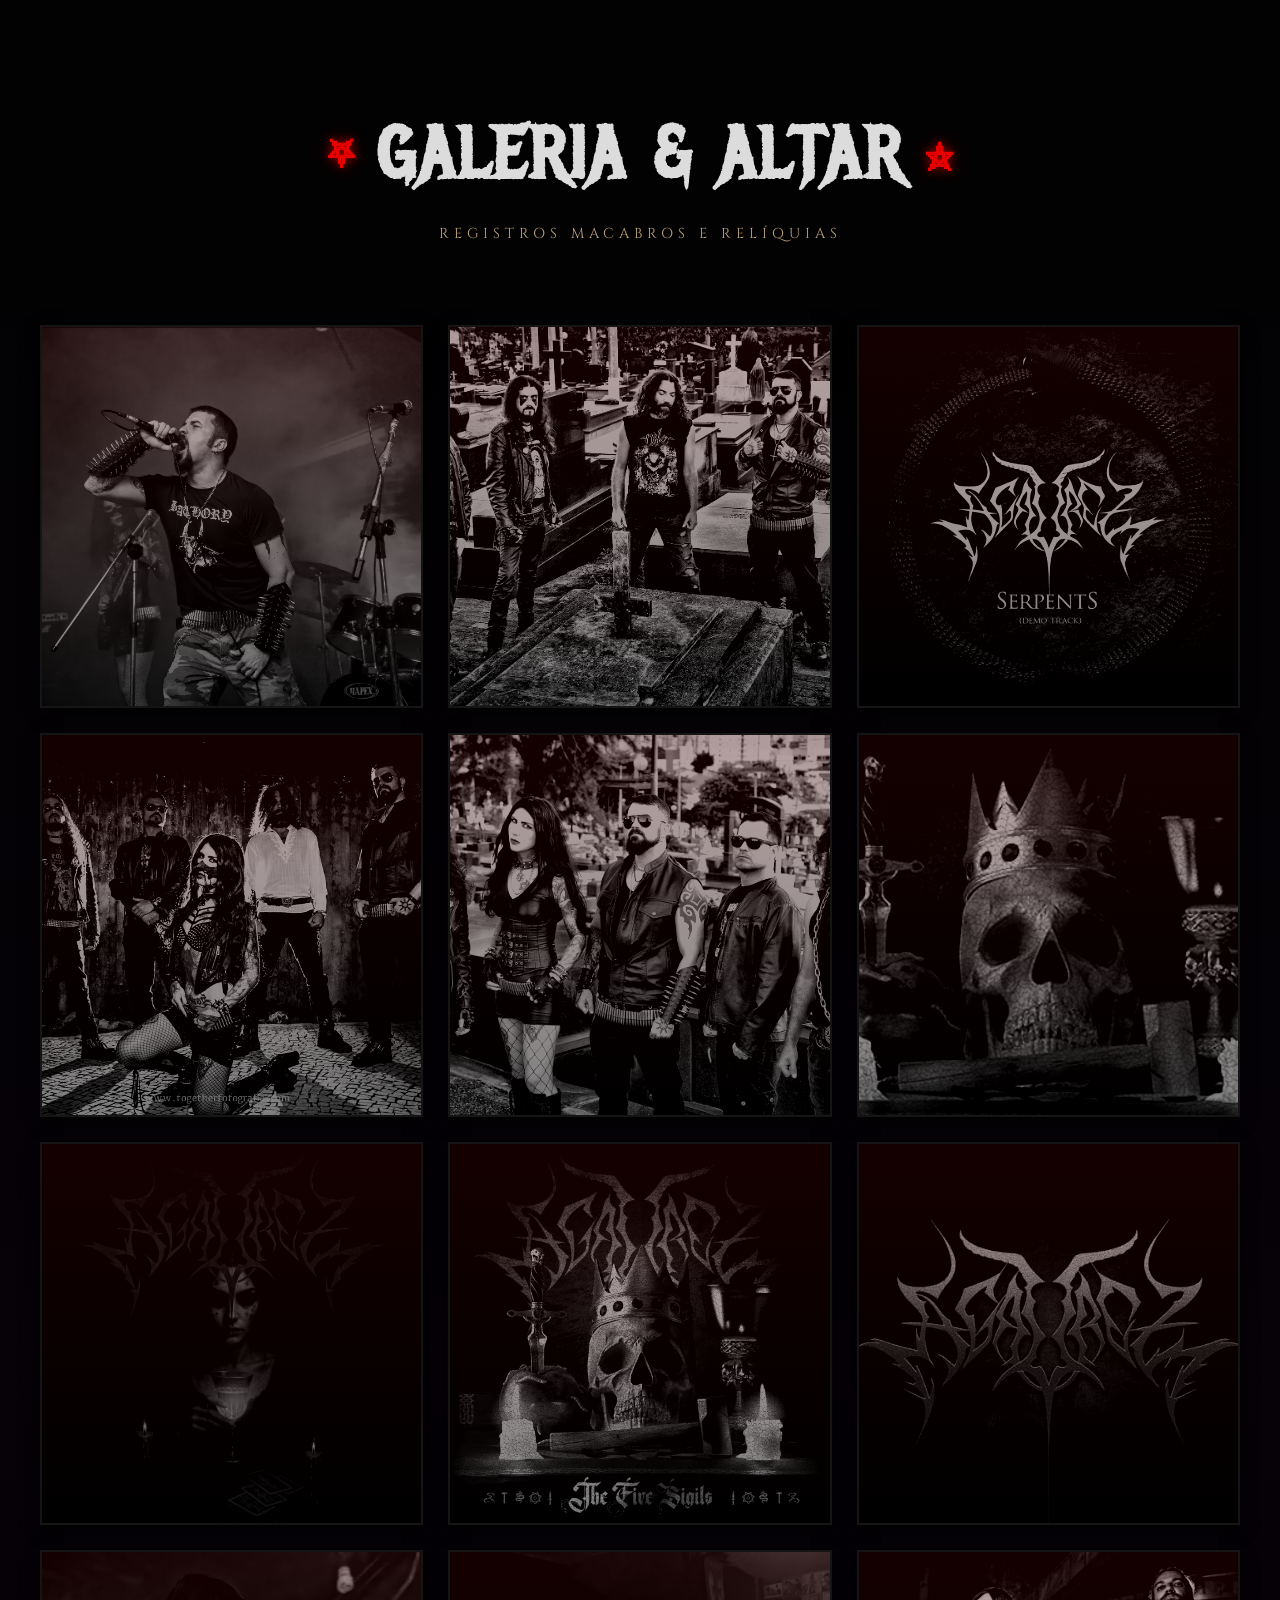
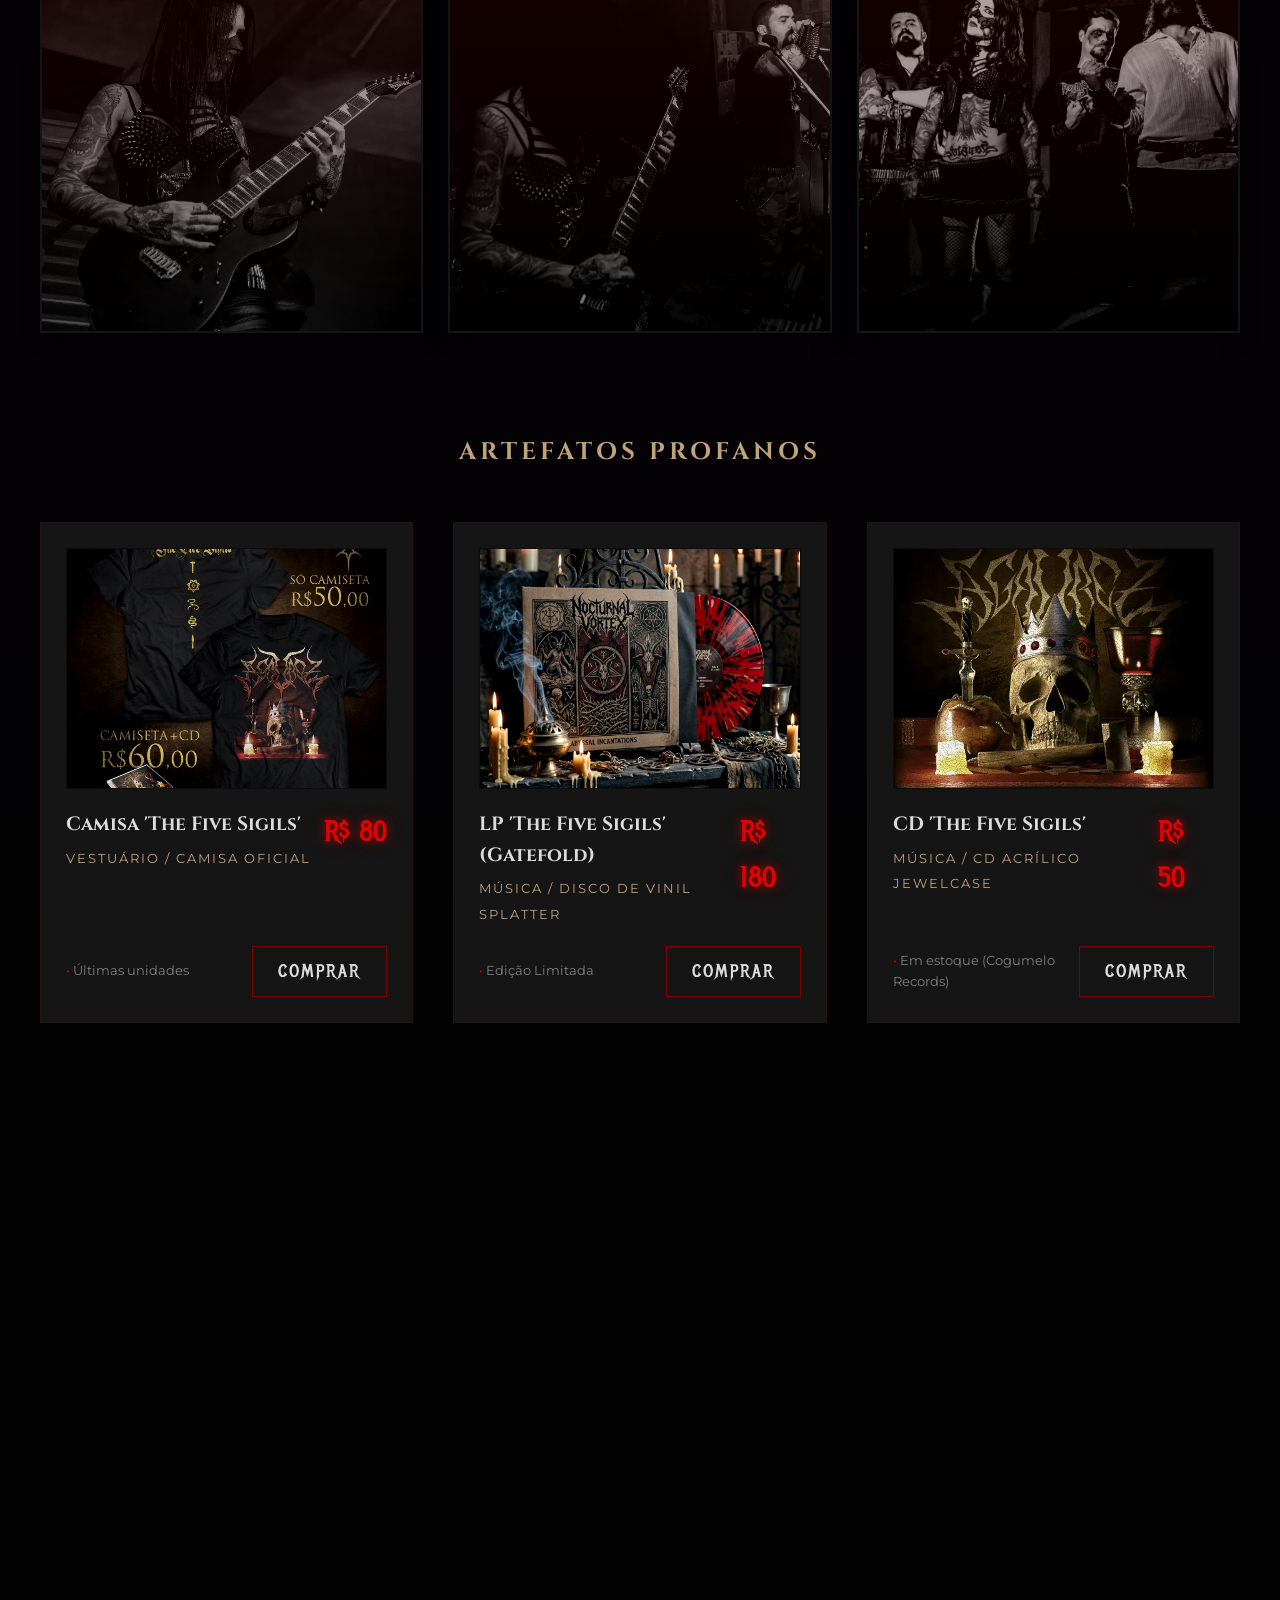
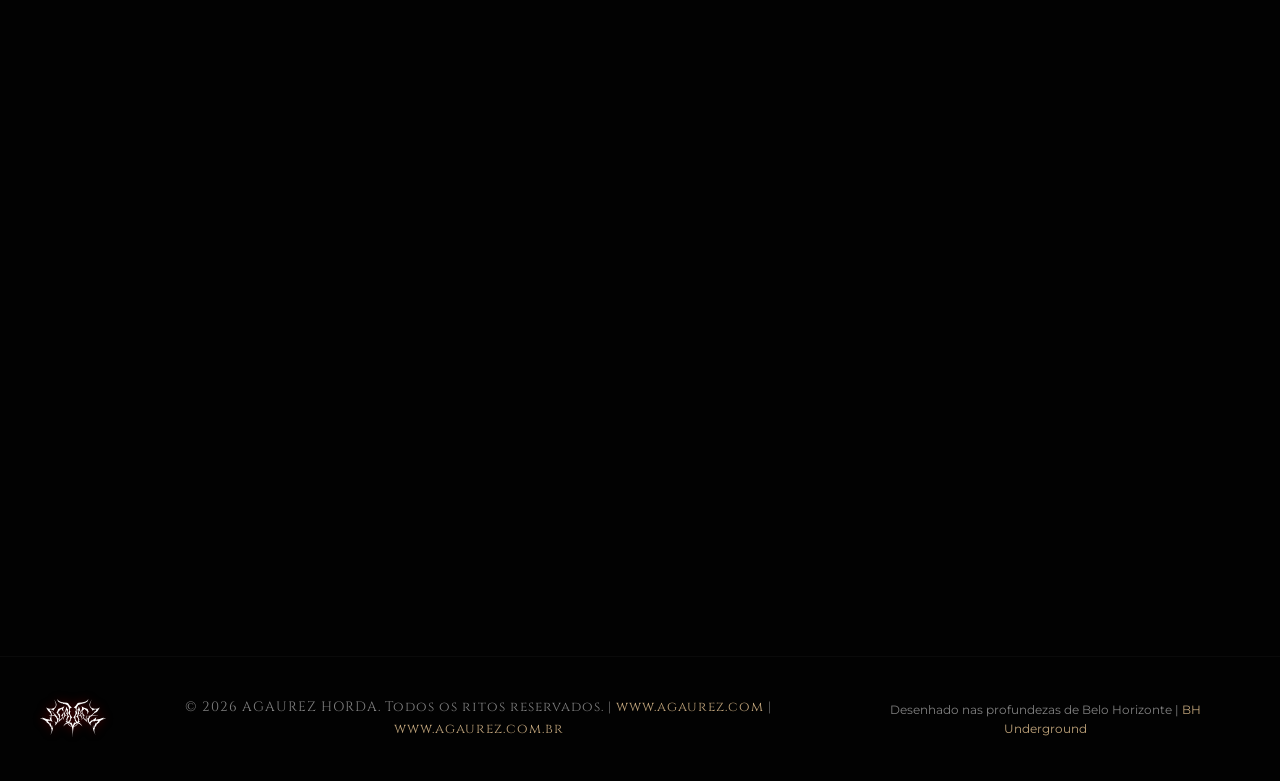
==== commit c470e0ae: "feat: add release section with band history and discography to index page" ====
--- a/index.html
+++ b/index.html
@@ -341,6 +341,28 @@
                 <div style="font-size: 0.85rem; color: var(--color-text-muted);" data-i18n="tour-widget-desc">
                     Seção preparada para script de sincronização de agenda digital.
                 </div>
+            </div>
+        </div>
+    </section>
+
+    <!-- SECTION 4.5: RELEASE SECTION -->
+    <section id="release" class="fade-in-up">
+        <div class="container">
+            <div class="section-header">
+                <h2 class="section-title" data-i18n="release-title">Release</h2>
+                <p class="section-subtitle" data-i18n="release-subtitle">História e Discografia</p>
+            </div>
+            <div class="release-content">
+                <p>Formada em meados de 1998, a horda Agaurez nasceu em meio às novas concepções da música extrema brasileira, impulsionada por uma visão racionalmente anticristã e por uma busca sonora marcada por agressividade, obscuridade e ruptura.</p>
+<p>No ano 2000, a banda lançou dois materiais não oficiais que circularam de forma intensa no Brasil e no exterior: a demo‑ensaio Obscure Shades e o promo ao vivo Living Forms of Obscure Shades. A recepção positiva abriu caminho para a consolidação de seu primeiro registro oficial.</p>
+<p>Produzido durante o inverno de 2001 e lançado no segundo semestre de 2002 pela Demise Records, o debut album Unvirtue – Vitae estabeleceu a base conceitual e estética da banda: uma obra extrema, densa e caótica, conduzida por uma massa sonora agressiva e por uma ideologia obscura, intransigente e avessa à conformidade espiritual.</p>
+<p>Após o lançamento do álbum, o Agaurez encerrou oficialmente suas atividades em 2007. Sete anos depois, em 2013, a banda retomou sua trajetória reunindo integrantes de diferentes fases de sua história. Em 2014, retornou aos palcos e iniciou o processo de composição de seu segundo álbum, The Five Sigils, lançado em janeiro de 2020 pela Cogumelo Records.</p>
+<p>No início de 2025, a banda lançou Drown in Absynth, EP composto por três faixas que, até então, haviam sido executadas apenas ao vivo, além de uma releitura de Voluptuous Chaos Realm, originalmente presente em seu primeiro disco. O material marcou mais um capítulo na retomada criativa do Agaurez, reafirmando sua conexão com a própria história ao mesmo tempo em que apontava para uma nova fase.</p>
+<p>Após uma mudança de formação, o Agaurez segue firme na composição de material inédito para mais um full‑length. Em 2026, a banda conta com C. Alok nas guitarras solo, F. Impious nas guitarras base, D. Hell nas baterias, V. Cenobite nos vocais e o retorno de um antigo membro, B. Brvm, assumindo os baixos.</p>
+<p>Desde sua origem, o Agaurez se mantém como uma força voltada à expressão extrema, à transgressão estética e à construção de uma arte obscura, intensa e sem concessões.</p>
+                <p>No ano 2000, a banda lançou dois materiais não oficiais que circularam de forma intensa no Brasil e no exterior: a demo‑ensaio Obscure Shades e o promo ao vivo Living Forms of Obscure Shades. A recepção positiva abriu caminho para a consolidação de seu primeiro registro oficial.</p>
+                <p>Produzido durante o inverno de 2001 e lançado no segundo semestre de 2002 pela Demise Records, o debut album Unvirtue – Vitae estabeleceu a base conceitual e estética da banda: uma obra extrema, densa e caótica, conduzida por uma massa sonora agressiva e por uma ideologia obscura, intransigente e avessa à conformidade espiritual.</p>
+                <p>Após o lançamento do álbum, o Agaurez encerrou oficialmente suas atividades em 2007. Sete anos depois...</p>
             </div>
         </div>
     </section>
